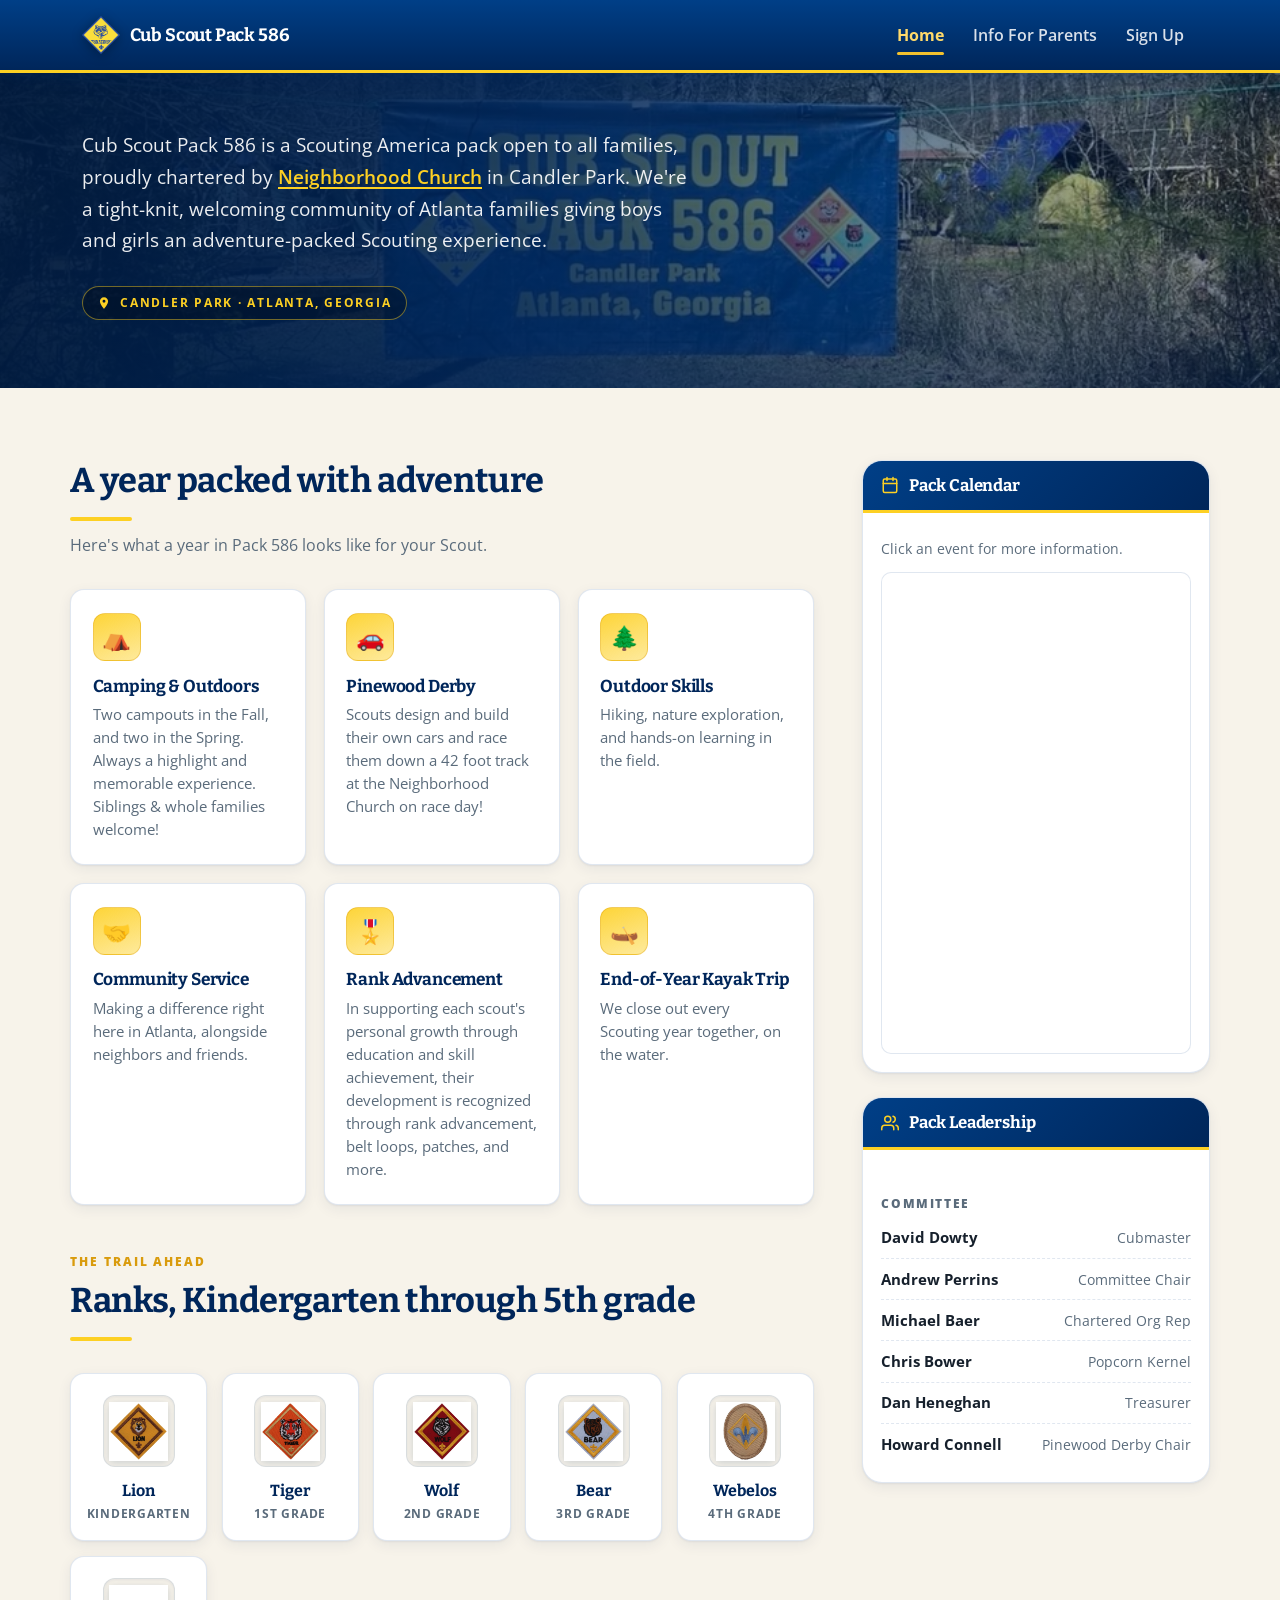
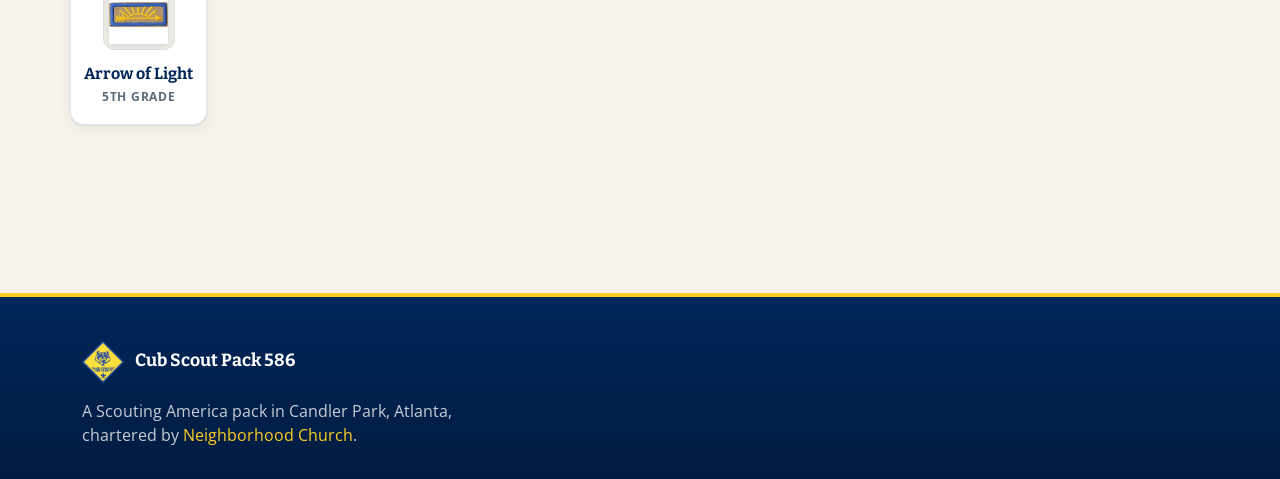
==== index.html @ bdc466ab "Styling revisions & popcorn sample page" ====
<!DOCTYPE html>
<html lang="en">

<head>
    <meta charset="utf-8" />
    <meta name="viewport" content="width=device-width, initial-scale=1, shrink-to-fit=no" />
    <meta name="description"
        content="Cub Scout Pack 586 is a Scouting America pack in Candler Park, Atlanta, open to all families with children in Kindergarten through 5th grade. Camping, Pinewood Derby, outdoor skills, and service." />
    <meta name="author" content="The Committee" />
    <meta name="theme-color" content="#00265a" />
    <title>Cub Scout Pack 586 &middot; Candler Park, Atlanta</title>

    <!-- Social preview -->
    <meta property="og:type" content="website" />
    <meta property="og:title" content="Cub Scout Pack 586 &middot; Candler Park, Atlanta" />
    <meta property="og:description"
        content="An adventure-packed Scouting experience for Atlanta families with kids in Kindergarten through 5th grade." />
    <meta property="og:image" content="assets/pack-banner.webp" />
    <meta name="twitter:card" content="summary_large_image" />

    <!-- Favicon-->
    <link rel="icon" type="image/x-icon" href="assets/favicon.ico" />
    <link rel="icon" type="image/png" sizes="32x32" href="assets/favicon-32x32.png" />
    <link rel="apple-touch-icon" href="assets/apple-touch-icon.png" />
    <link rel="manifest" href="assets/site.webmanifest" />

    <!-- Fonts -->
    <link rel="preconnect" href="https://fonts.googleapis.com" />
    <link rel="preconnect" href="https://fonts.gstatic.com" crossorigin />
    <link
        href="https://fonts.googleapis.com/css2?family=Bitter:wght@600;700;800&family=Open+Sans:wght@400;600;700;800&display=swap"
        rel="stylesheet" />

    <!-- Core theme CSS (includes Bootstrap)-->
    <link href="css/styles.css" rel="stylesheet" />
    <!-- Pack 586 theme -->
    <link href="css/site.css" rel="stylesheet" />
</head>

<body>
    <a class="skip-link" href="#main">Skip to main content</a>

    <!-- Responsive navbar-->
    <nav class="navbar navbar-expand-lg navbar-dark bg-dark sticky-top">
        <div class="container">
            <a class="navbar-brand d-flex align-items-center" href="/">
                <img src="assets/cub-scouts.svg" alt="Cub Scouts Pack 586 logo"
                    style="height: 38px; width: auto; margin-right: 0.6rem;" />
                <span>Cub Scout Pack 586</span>
            </a>
            <button class="navbar-toggler" type="button" data-bs-toggle="collapse"
                data-bs-target="#navbarSupportedContent" aria-controls="navbarSupportedContent" aria-expanded="false"
                aria-label="Toggle navigation"><span class="navbar-toggler-icon"></span></button>
            <div class="collapse navbar-collapse" id="navbarSupportedContent">
                <ul class="navbar-nav ms-auto mb-2 mb-lg-0 align-items-lg-center">
                    <li class="nav-item"><a class="nav-link active" id="home-link" aria-current="page"
                            href="#home-content" data-content-target="home-content"
                            aria-controls="home-content">Home</a></li>
                    <li class="nav-item"><a class="nav-link" id="parent-info-link" href="#parent-info-content"
                            data-content-target="parent-info-content" aria-controls="parent-info-content">Info For
                            Parents</a></li>
                    <li class="nav-item"><a class="nav-link" id="sign-up-link" href="#sign-up-content"
                            data-content-target="sign-up-content" aria-controls="sign-up-content">Sign Up</a></li>
                </ul>
            </div>
        </div>
    </nav>

    <main id="main">
        <!-- ================= Home content ================= -->
        <div id="home-content">

            <!-- Hero -->
            <header class="hero">
                <div class="hero__media">
                    <img src="assets/pack-banner.webp"
                        alt="The Pack 586 banner hung between trees at a campsite, with tents in the background" />
                </div>
                <div class="hero__inner container">
                    <p class="hero__lead">
                        Cub Scout Pack 586 is a Scouting America pack open to all families, proudly chartered by
                        <a href="https://www.neighborhoodchurchatl.com/" target="_blank"
                            rel="noopener noreferrer">Neighborhood Church</a> in Candler Park. We're a tight-knit,
                        welcoming community of Atlanta families giving boys and girls an adventure-packed Scouting
                        experience.
                    </p>
                    <span class="hero__eyebrow">
                        <svg width="14" height="14" viewBox="0 0 24 24" fill="currentColor" aria-hidden="true">
                            <path
                                d="M12 2C8.13 2 5 5.13 5 9c0 5.25 7 13 7 13s7-7.75 7-13c0-3.87-3.13-7-7-7zm0 9.5A2.5 2.5 0 1 1 12 6.5a2.5 2.5 0 0 1 0 5z" />
                        </svg>
                        Candler Park &middot; Atlanta, Georgia
                    </span>

                </div>
            </header>

            <div class="container section">
                <div class="row g-4 g-lg-5">
                    <!-- Main column -->
                    <div class="col-lg-8">
                        <div class="section-head">
                            <h2>A year packed with adventure</h2>
                            <div class="rule-gold"></div>
                            <p>Here's what a year in Pack 586 looks like for your
                                Scout.</p>
                        </div>

                        <div class="feature-grid mb-5">
                            <article class="feature-card">
                                <div class="icon" aria-hidden="true">⛺</div>
                                <h3>Camping &amp; Outdoors</h3>
                                <p>Two campouts in the Fall, and two in the Spring.
                                    Always a highlight and memorable experience.
                                    Siblings & whole families welcome!</p>
                            </article>
                            <article class="feature-card">
                                <div class="icon" aria-hidden="true">🚗</div>
                                <h3>Pinewood Derby</h3>
                                <p>
                                    Scouts design and build their own cars and race them
                                    down a 42 foot track at the Neighborhood Church on race day!
                                </p>
                            </article>
                            <article class="feature-card">
                                <div class="icon" aria-hidden="true">🌲</div>
                                <h3>Outdoor Skills</h3>
                                <p>Hiking, nature exploration, and hands-on learning in the field.
                                </p>
                            </article>
                            <article class="feature-card">
                                <div class="icon" aria-hidden="true">🤝</div>
                                <h3>Community Service</h3>
                                <p>Making a difference right here in Atlanta, alongside neighbors and friends.</p>
                            </article>
                            <article class="feature-card">
                                <div class="icon" aria-hidden="true">🎖️</div>
                                <h3>Rank Advancement</h3>
                                <p>
                                    In supporting each scout's personal growth through education and skill achievement,
                                    their development is recognized through rank advancement, belt loops, patches, and
                                    more.
                                </p>
                            </article>
                            <article class="feature-card">
                                <div class="icon" aria-hidden="true">🛶</div>
                                <h3>End-of-Year Kayak Trip</h3>
                                <p>We close out every Scouting year together, on the water.</p>
                            </article>
                        </div>

                        <div class="section-head">
                            <span class="kicker">The trail ahead</span>
                            <h2>Ranks, Kindergarten through 5th grade</h2>
                            <div class="rule-gold"></div>
                        </div>

                        <div class="ranks mb-5">
                            <div class="rank rank--lion">
                                <div class="rank__badge"><img src="assets/ranks/lion.jpg"
                                        alt="Lion rank emblem: a lion's head on a gold diamond patch" loading="lazy" />
                                </div>
                                <span class="rank__name">Lion</span>
                                <span class="rank__grade">Kindergarten</span>
                            </div>
                            <div class="rank rank--tiger">
                                <div class="rank__badge"><img src="assets/ranks/tiger.jpg"
                                        alt="Tiger rank emblem: a tiger's head on an orange diamond patch"
                                        loading="lazy" /></div>
                                <span class="rank__name">Tiger</span>
                                <span class="rank__grade">1st Grade</span>
                            </div>
                            <div class="rank rank--wolf">
                                <div class="rank__badge"><img src="assets/ranks/wolf.jpg"
                                        alt="Wolf rank emblem: a wolf's head on a red diamond patch" loading="lazy" />
                                </div>
                                <span class="rank__name">Wolf</span>
                                <span class="rank__grade">2nd Grade</span>
                            </div>
                            <div class="rank rank--bear">
                                <div class="rank__badge"><img src="assets/ranks/bear.jpg"
                                        alt="Bear rank emblem: a bear's head on a light blue diamond patch"
                                        loading="lazy" /></div>
                                <span class="rank__name">Bear</span>
                                <span class="rank__grade">3rd Grade</span>
                            </div>
                            <div class="rank rank--webelos">
                                <div class="rank__badge"><img src="assets/ranks/webelos.jpg"
                                        alt="Webelos rank emblem: a fleur-de-lis on a tan oval patch" loading="lazy" />
                                </div>
                                <span class="rank__name">Webelos</span>
                                <span class="rank__grade">4th Grade</span>
                            </div>
                            <div class="rank rank--aol">
                                <div class="rank__badge"><img src="assets/ranks/aol.jpg"
                                        alt="Arrow of Light rank emblem: a gold arrow on a tan bar patch"
                                        loading="lazy" /></div>
                                <span class="rank__name">Arrow of Light</span>
                                <span class="rank__grade">5th Grade</span>
                            </div>
                        </div>


                    </div>

                    <!-- Side widgets-->
                    <div class="col-lg-4">
                        <!-- Calendar -->
                        <section class="side-card" aria-labelledby="calendar-heading">
                            <h2 class="side-card__head" id="calendar-heading">
                                <svg width="18" height="18" viewBox="0 0 24 24" fill="none" stroke="currentColor"
                                    stroke-width="2" stroke-linecap="round" stroke-linejoin="round" aria-hidden="true">
                                    <rect x="3" y="4" width="18" height="18" rx="2" />
                                    <path d="M16 2v4M8 2v4M3 10h18" />
                                </svg>
                                Pack Calendar
                            </h2>
                            <div class="side-card__body">
                                <p class="side-card__hint">Click an event for more information.</p>
                                <div class="calendar-frame">
                                    <iframe width="100%" height="480"
                                        src="https://calendar.google.com/calendar/embed?height=600&wkst=1&ctz=America%2FNew_York&showPrint=0&mode=AGENDA&src=MjliMzdhMjNiNzNkZDBkODhiNWU3MDljYjFjNmNiZjUxNDg0Yjg5ZDExM2U3MmExZTk1MGNjOTdkNDcwMjY3NUBncm91cC5jYWxlbmRhci5nb29nbGUuY29t&color=%23f6bf26"
                                        frameborder="0" scrolling="no" title="Pack 586 Calendar"></iframe>
                                </div>
                            </div>
                        </section>

                        <!-- Committee -->
                        <section class="side-card" aria-labelledby="committee-heading">
                            <h2 class="side-card__head" id="committee-heading">
                                <svg width="18" height="18" viewBox="0 0 24 24" fill="none" stroke="currentColor"
                                    stroke-width="2" stroke-linecap="round" stroke-linejoin="round" aria-hidden="true">
                                    <path d="M17 21v-2a4 4 0 0 0-4-4H5a4 4 0 0 0-4 4v2" />
                                    <circle cx="9" cy="7" r="4" />
                                    <path d="M23 21v-2a4 4 0 0 0-3-3.87M16 3.13a4 4 0 0 1 0 7.75" />
                                </svg>
                                Pack Leadership
                            </h2>
                            <div class="side-card__body">
                              

                                <p class="roster-label">Committee</p>
                                <ul class="roster">

                                    <li><span class="name">David Dowty</span><span class="role">Cubmaster</span></li>
                                    <li><span class="name">Andrew Perrins</span><span class="role">Committee Chair</span></li>

                                    <li><span class="name">Michael Baer</span><span class="role">Chartered Org
                                            Rep</span></li>
                                    <li><span class="name">Chris Bower</span><span class="role">Popcorn Kernel</span>
                                    </li>
                                    <li><span class="name">Dan Heneghan</span><span class="role">Treasurer</span></li>
                                    <li><span class="name">Howard Connell</span><span class="role">Pinewood Derby
                                            Chair</span></li>
                                </ul>

                            </div>
                        </section>
                    </div>
                </div>
            </div>
        </div>

        <!-- ================= Parent Info content ================= -->
        <div id="parent-info-content">

            <div class="container section">
                <div class="doc-frame">
                    <iframe
                        src="https://docs.google.com/document/d/e/2PACX-1vRcgIooNUB2oP3FDBRTUeaEka3jEYQSx-CNQGzLDVoYFdhRdgvTs9oU8fvYkBmMf939Ad5ouSPmmYQA/pub?embedded=true"
                        title="Information for Parents document"></iframe>
                </div>
            </div>
        </div>

        <!-- ================= Sign Up content ================= -->
        <div id="sign-up-content">
            <div class="page-band">
                <div class="container">
                    <h1>Join Pack 586</h1>
                    <p>There are two steps to signing up.</p>
                </div>
            </div>

            <div class="container section">
                <div class="row g-4">
                    <div class="col-lg-6">
                        <div class="step">
                            <div class="step__top">
                                <div class="step__num" aria-hidden="true">1</div>
                                <div>
                                    <h3>Register with Scouting America</h3>
                                    <span class="step__price">$85</span>
                                </div>
                            </div>
                            <p>An annual registration fee that officially registers your Scout with Scouting America.
                                Click below to get going:</p>
                            <a class="btn-scout btn-scout-solid"
                                href="https://my.scouting.org/online-registration/43182f13-bfc9-4aaf-9d53-f90301c5376a/applicant-type?zip=30307"
                                target="_blank" rel="noopener noreferrer">
                                Register with Scouting America
                                <svg width="15" height="15" viewBox="0 0 24 24" fill="none" stroke="currentColor"
                                    stroke-width="2.5" stroke-linecap="round" stroke-linejoin="round"
                                    aria-hidden="true">
                                    <path
                                        d="M18 13v6a2 2 0 0 1-2 2H5a2 2 0 0 1-2-2V8a2 2 0 0 1 2-2h6M15 3h6v6M10 14 21 3" />
                                </svg>
                            </a>
                        </div>
                    </div>

                    <div class="col-lg-6">
                        <div class="step">
                            <div class="step__top">
                                <div class="step__num" aria-hidden="true">2</div>
                                <div>
                                    <h3>Pay local pack dues</h3>
                                    <span class="step__price">$150</span>
                                </div>
                            </div>
                            <p>Dues fund our local pack's activities: campouts, den meetings, Pinewood Derby,
                                patches, belt loops and pins, Class-B t-shirts for new Scouts, and the end-of-year
                                kayak trip.</p>
                            <p class="mb-2"><strong>Go to <a href="https://www.neighborhoodchurchatl.com/pack-586"
                                        target="_blank" rel="noopener noreferrer">Neighborhood Church's giving
                                        page</a> and:</strong></p>
                            <ol>
                                <li>Enter <strong>$150</strong> as the amount</li>
                                <li>Choose &ldquo;Give to BSA Pack 586&rdquo;</li>
                                <li>Choose &ldquo;Give this One Time&rdquo;</li>
                                <li>Enter your payment method information</li>
                                <li>Check the box to cover the processing fee</li>
                            </ol>
                            <a class="btn-scout btn-scout-solid mt-2"
                                href="https://www.neighborhoodchurchatl.com/pack-586" target="_blank"
                                rel="noopener noreferrer">
                                Pay pack dues
                                <svg width="15" height="15" viewBox="0 0 24 24" fill="none" stroke="currentColor"
                                    stroke-width="2.5" stroke-linecap="round" stroke-linejoin="round"
                                    aria-hidden="true">
                                    <path
                                        d="M18 13v6a2 2 0 0 1-2 2H5a2 2 0 0 1-2-2V8a2 2 0 0 1 2-2h6M15 3h6v6M10 14 21 3" />
                                </svg>
                            </a>
                        </div>
                    </div>
                </div>

            </div>
        </div>
    </main>

    <!-- Footer-->
    <footer class="site-footer">
        <div class="container">
            <div class="row g-4 align-items-start">
                <div class="col-md-6">
                    <a class="brand" href="/">
                        <img src="assets/cub-scouts.svg" alt="" style="height: 42px; width: auto;" />
                        Cub Scout Pack 586
                    </a>
                    <p class="mt-3 mb-0" style="max-width: 46ch;">
                        A Scouting America pack in Candler Park, Atlanta, chartered by
                        <a href="https://www.neighborhoodchurchatl.com/" target="_blank"
                            rel="noopener noreferrer">Neighborhood Church</a>.
                    </p>
                </div>

            </div>

        </div>
    </footer>

    <!-- Bootstrap core JS-->
    <script src="https://cdn.jsdelivr.net/npm/bootstrap@5.2.3/dist/js/bootstrap.bundle.min.js"></script>
    <!-- Core theme JS-->
    <script src="js/scripts.js"></script>
</body>

</html>
---- css/site.css ----
/* =========================================================
   Cub Scout Pack 586 — site theme
   Layered on top of Bootstrap 5 (css/styles.css)
   ========================================================= */

:root {
  --scout-blue: #003f87;
  --scout-navy: #00265a;
  --scout-navy-deep: #001b40;
  --scout-gold: #fdd023;
  --scout-gold-deep: #d99b0d;
  --scout-red: #ce1126;
  --ink: #16202c;
  --muted: #5a6b7b;
  --paper: #ffffff;
  --sand: #f7f3ea;
  --line: rgba(0, 63, 135, 0.12);
  --radius: 14px;
  --radius-lg: 20px;
  --shadow-sm: 0 1px 2px rgba(0, 38, 90, 0.06), 0 4px 14px rgba(0, 38, 90, 0.07);
  --shadow-md: 0 18px 40px -22px rgba(0, 38, 90, 0.55), 0 2px 6px rgba(0, 38, 90, 0.06);
  --font-display: "Bitter", Georgia, "Times New Roman", serif;
  --font-body: "Open Sans", -apple-system, BlinkMacSystemFont, "Segoe UI", Roboto, Helvetica, Arial, sans-serif;
}

html {
  scroll-behavior: smooth;
  scroll-padding-top: 88px;
}

body {
  font-family: var(--font-body);
  color: var(--ink);
  background-color: var(--sand);
  background-image:
    radial-gradient(1200px 500px at 100% -10%, rgba(253, 208, 35, 0.16), transparent 60%),
    radial-gradient(900px 480px at -10% 0%, rgba(0, 63, 135, 0.09), transparent 60%);
  background-attachment: fixed;
  -webkit-font-smoothing: antialiased;
}

h1, h2, h3, h4, .display-font {
  font-family: var(--font-display);
  font-weight: 700;
  letter-spacing: -0.01em;
  color: var(--scout-navy);
}

a {
  color: var(--scout-blue);
  text-underline-offset: 3px;
  text-decoration-thickness: 1.5px;
}

a:hover {
  color: var(--scout-gold-deep);
}

:focus-visible {
  outline: 3px solid var(--scout-gold);
  outline-offset: 2px;
  border-radius: 4px;
}

/* ---------- Skip link ---------- */
.skip-link {
  position: absolute;
  left: -9999px;
  top: 0;
  z-index: 1080;
  background: var(--scout-gold);
  color: var(--scout-navy);
  padding: 0.65rem 1rem;
  font-weight: 700;
  border-radius: 0 0 10px 0;
}

.skip-link:focus {
  left: 0;
}

/* ---------- Navbar ---------- */
.navbar.navbar-dark.bg-dark {
  background: linear-gradient(180deg, var(--scout-blue), var(--scout-navy)) !important;
  border-bottom: 3px solid var(--scout-gold);
  box-shadow: 0 6px 24px -14px rgba(0, 38, 90, 0.9);
  padding-top: 0.7rem;
  padding-bottom: 0.7rem;
}

.navbar-brand span {
  font-family: var(--font-display);
  font-weight: 700;
  font-size: 1.12rem;
  letter-spacing: -0.01em;
}

.navbar-brand img {
  filter: drop-shadow(0 2px 6px rgba(0, 0, 0, 0.35));
}

.navbar.navbar-dark .navbar-nav .nav-link {
  font-weight: 600;
  padding-left: 0.9rem;
  padding-right: 0.9rem;
  color: rgba(255, 255, 255, 0.85);
}

.navbar.navbar-dark .navbar-nav .nav-link:hover {
  color: #fff;
}

.navbar.navbar-dark .navbar-nav .nav-link::after {
  left: 0.9rem;
  right: 0.9rem;
  bottom: 0;
  height: 3px;
}

.navbar-toggler {
  border-color: rgba(255, 255, 255, 0.35);
}

/* ---------- Buttons ---------- */
.btn-scout,
.btn-scout-outline {
  font-family: var(--font-body);
  font-weight: 700;
  border-radius: 999px;
  padding: 0.75rem 1.6rem;
  border: 2px solid transparent;
  transition: transform 0.15s ease, box-shadow 0.15s ease, background-color 0.15s ease, color 0.15s ease;
  display: inline-flex;
  align-items: center;
  gap: 0.5rem;
  text-decoration: none;
}

.btn-scout {
  background: var(--scout-gold);
  color: var(--scout-navy);
  box-shadow: 0 10px 22px -12px rgba(217, 155, 13, 0.95);
}

.btn-scout:hover,
.btn-scout:focus {
  background: #ffdd55;
  color: var(--scout-navy);
  transform: translateY(-2px);
}

.btn-scout-outline {
  border-color: rgba(255, 255, 255, 0.75);
  color: #fff;
  background: rgba(255, 255, 255, 0.08);
  backdrop-filter: blur(3px);
}

.btn-scout-outline:hover,
.btn-scout-outline:focus {
  background: #fff;
  color: var(--scout-navy);
  transform: translateY(-2px);
}

.btn-scout-solid {
  background: var(--scout-blue);
  color: #fff;
}

.btn-scout-solid:hover,
.btn-scout-solid:focus {
  background: var(--scout-navy);
  color: #fff;
  transform: translateY(-2px);
}

/* ---------- Hero ---------- */
.hero {
  position: relative;
  isolation: isolate;
  overflow: hidden;
  color: #fff;
  background: var(--scout-navy);
}

.hero__media {
  position: absolute;
  inset: 0;
  z-index: -2;
}

.hero__media img {
  width: 100%;
  height: 100%;
  object-fit: cover;
  object-position: 72% 55%;
  transform: scale(1.06);
}

.hero::before {
  content: "";
  position: absolute;
  inset: 0;
  z-index: -1;
  background:
    linear-gradient(100deg, rgba(0, 26, 62, 0.94) 0%, rgba(0, 38, 90, 0.86) 42%, rgba(0, 38, 90, 0.42) 78%, rgba(0, 38, 90, 0.28) 100%),
    linear-gradient(180deg, rgba(0, 26, 62, 0.35) 0%, transparent 35%, rgba(0, 26, 62, 0.55) 100%);
}

.hero__inner {
  padding: clamp(3.5rem, 9vw, 3.5rem) 12px clamp(3rem, 7vw, 2rem);
  max-width: 1140px;
}

.hero__eyebrow {
  display: inline-flex;
  align-items: center;
  gap: 0.55rem;
  font-size: 0.78rem;
  font-weight: 700;
  letter-spacing: 0.14em;
  text-transform: uppercase;
  color: var(--scout-gold);
  background: rgba(0, 0, 0, 0.28);
  border: 1px solid rgba(253, 208, 35, 0.45);
  padding: 0.4rem 0.9rem;
  border-radius: 999px;
  margin-bottom: 1.25rem;
}

.hero h1 {
  color: #fff;
  font-size: clamp(2.4rem, 6.2vw, 4.25rem);
  line-height: 1.02;
  margin: 0 0 1rem;
  max-width: 16ch;
  text-shadow: 0 3px 24px rgba(0, 0, 0, 0.45);
}

.hero h1 em {
  font-style: normal;
  color: var(--scout-gold);
}

.hero__lead {
  font-size: clamp(1.03rem, 1.6vw, 1.2rem);
  line-height: 1.65;
  max-width: 56ch;
  color: rgba(255, 255, 255, 0.92);
  margin-bottom: 1.9rem;
}

.hero__lead a {
  color: var(--scout-gold);
  font-weight: 600;
}

.hero__cta {
  display: flex;
  flex-wrap: wrap;
  gap: 0.85rem;
  margin-bottom: 2.4rem;
}

.hero__facts {
  list-style: none;
  display: flex;
  flex-wrap: wrap;
  gap: 0.6rem 1.9rem;
  padding: 1.35rem 0 0;
  margin: 0;
  border-top: 1px solid rgba(255, 255, 255, 0.22);
}

.hero__facts li {
  display: flex;
  align-items: center;
  gap: 0.55rem;
  font-size: 0.93rem;
  font-weight: 600;
  color: rgba(255, 255, 255, 0.9);
}

.hero__facts svg {
  flex: none;
  color: var(--scout-gold);
}

/* ---------- Page header band (non-home tabs) ---------- */
.page-band {
  background: linear-gradient(135deg, var(--scout-blue), var(--scout-navy));
  color: #fff;
  border-bottom: 3px solid var(--scout-gold);
  padding: clamp(2.25rem, 5vw, 3.25rem) 0;
}

.page-band h1 {
  color: #fff;
  font-size: clamp(1.9rem, 4.2vw, 2.75rem);
  margin: 0;
}

.page-band p {
  margin: 0.6rem 0 0;
  color: rgba(255, 255, 255, 0.85);
  max-width: 62ch;
}

/* ---------- Sections & headings ---------- */
.section {
  padding: clamp(2.75rem, 6vw, 4.5rem) 0;
}

.section-head {
  margin-bottom: 2rem;
}

.section-head h2 {
  font-size: clamp(1.6rem, 3.4vw, 2.15rem);
  margin: 0;
}

.section-head .kicker {
  display: block;
  font-family: var(--font-body);
  font-size: 0.76rem;
  font-weight: 800;
  letter-spacing: 0.16em;
  text-transform: uppercase;
  color: var(--scout-gold-deep);
  margin-bottom: 0.5rem;
}

.section-head p {
  color: var(--muted);
  max-width: 62ch;
  margin: 0.75rem 0 0;
}

.rule-gold {
  width: 62px;
  height: 4px;
  border-radius: 999px;
  background: var(--scout-gold);
  margin-top: 1rem;
}

/* ---------- Surface / cards ---------- */
.surface {
  background: var(--paper);
  border: 1px solid var(--line);
  border-radius: var(--radius-lg);
  box-shadow: var(--shadow-sm);
}

.feature-grid {
  display: grid;
  grid-template-columns: repeat(auto-fit, minmax(230px, 1fr));
  gap: 1.1rem;
}

.feature-card {
  background: var(--paper);
  border: 1px solid var(--line);
  border-radius: var(--radius);
  padding: 1.45rem 1.35rem;
  box-shadow: var(--shadow-sm);
  transition: transform 0.18s ease, box-shadow 0.18s ease, border-color 0.18s ease;
  position: relative;
  overflow: hidden;
}

.feature-card::before {
  content: "";
  position: absolute;
  inset: 0 0 auto 0;
  height: 4px;
  background: linear-gradient(90deg, var(--scout-gold), var(--scout-gold-deep));
  opacity: 0;
  transition: opacity 0.18s ease;
}

.feature-card:hover {
  transform: translateY(-4px);
  box-shadow: var(--shadow-md);
  border-color: rgba(0, 63, 135, 0.22);
}

.feature-card:hover::before {
  opacity: 1;
}

.feature-card .icon {
  width: 48px;
  height: 48px;
  display: grid;
  place-items: center;
  font-size: 1.45rem;
  border-radius: 12px;
  background: linear-gradient(160deg, rgba(253, 208, 35, 0.9), rgba(253, 208, 35, 0.45));
  border: 1px solid rgba(217, 155, 13, 0.35);
  margin-bottom: 0.95rem;
}

.feature-card h3 {
  font-size: 1.08rem;
  margin: 0 0 0.35rem;
}

.feature-card p {
  margin: 0;
  color: var(--muted);
  font-size: 0.93rem;
  line-height: 1.55;
}

/* ---------- Rank trail ---------- */
.ranks {
  display: grid;
  grid-template-columns: repeat(auto-fit, minmax(120px, 1fr));
  gap: 0.9rem;
  counter-reset: rank;
}

.rank {
  text-align: center;
  background: var(--paper);
  border: 1px solid var(--line);
  border-radius: var(--radius);
  padding: 1.35rem 0.6rem 1.05rem;
  box-shadow: var(--shadow-sm);
  transition: transform 0.18s ease, box-shadow 0.18s ease;
}

.rank:hover {
  transform: translateY(-4px);
  box-shadow: var(--shadow-md);
}

.rank__badge {
  width: 72px;
  height: 72px;
  margin: 0 auto 0.85rem;
  display: grid;
  place-items: center;
  border-radius: 12px;
  background: var(--sand);
  border: 1px solid var(--line);
  box-shadow: inset 0 1px 3px rgba(0, 38, 90, 0.08);
  overflow: hidden;
}

.rank__badge img {
  width: 84%;
  height: 84%;
  object-fit: contain;
  filter: drop-shadow(0 2px 4px rgba(0, 38, 90, 0.18));
}

.rank__name {
  font-family: var(--font-display);
  font-weight: 700;
  color: var(--scout-navy);
  display: block;
  line-height: 1.2;
}

.rank__grade {
  display: block;
  font-size: 0.78rem;
  font-weight: 700;
  letter-spacing: 0.06em;
  text-transform: uppercase;
  color: var(--muted);
  margin-top: 0.3rem;
}


/* ---------- Sidebar cards ---------- */
.side-card {
  background: var(--paper);
  border: 1px solid var(--line);
  border-radius: var(--radius-lg);
  box-shadow: var(--shadow-sm);
  overflow: hidden;
  margin-bottom: 1.5rem;
}

.side-card__head {
  display: flex;
  align-items: center;
  gap: 0.6rem;
  background: linear-gradient(135deg, var(--scout-blue), var(--scout-navy));
  color: #fff;
  padding: 0.9rem 1.15rem;
  font-family: var(--font-display);
  font-weight: 700;
  font-size: 1.05rem;
  border-bottom: 3px solid var(--scout-gold);
}

.side-card__head svg {
  color: var(--scout-gold);
  flex: none;
}

.side-card__body {
  padding: 1.15rem;
}

.side-card__hint {
  font-size: 0.85rem;
  color: var(--muted);
  margin: 0 0 0.75rem;
}

.calendar-frame {
  border: 1px solid var(--line);
  border-radius: 10px;
  overflow: hidden;
  background: #fff;
}

.calendar-frame iframe {
  display: block;
  border: 0;
}

/* ---------- Committee ---------- */
.leader {
  display: flex;
  align-items: center;
  gap: 0.9rem;
  padding: 0.75rem;
  border: 1px solid var(--line);
  border-radius: 12px;
  background: linear-gradient(180deg, #fff, var(--sand));
  margin-bottom: 0.75rem;
}

.leader img {
  width: 56px;
  height: 56px;
  flex: none;
  border-radius: 50%;
  object-fit: cover;
  border: 3px solid var(--scout-gold);
  box-shadow: var(--shadow-sm);
}

.leader__name {
  display: block;
  font-family: var(--font-display);
  font-weight: 700;
  color: var(--scout-navy);
  line-height: 1.25;
}

.leader__role {
  display: block;
  font-size: 0.82rem;
  font-weight: 700;
  letter-spacing: 0.05em;
  text-transform: uppercase;
  color: var(--scout-gold-deep);
}

.roster {
  list-style: none;
  margin: 0;
  padding: 0;
}

.roster li {
  display: flex;
  align-items: baseline;
  justify-content: space-between;
  gap: 1rem;
  padding: 0.55rem 0;
  border-bottom: 1px dashed var(--line);
  font-size: 0.94rem;
}

.roster li:last-child {
  border-bottom: 0;
}

.roster .name {
  font-weight: 700;
  color: var(--ink);
}

.roster .role {
  color: var(--muted);
  text-align: right;
  font-size: 0.86rem;
}

.roster-label {
  font-size: 0.72rem;
  font-weight: 800;
  letter-spacing: 0.14em;
  text-transform: uppercase;
  color: var(--muted);
  margin: 1.15rem 0 0.35rem;
}

/* ---------- Sign-up steps ---------- */
.step {
  position: relative;
  background: var(--paper);
  border: 1px solid var(--line);
  border-radius: var(--radius-lg);
  box-shadow: var(--shadow-sm);
  padding: 1.75rem 1.6rem;
  height: 100%;
}

.step__top {
  display: flex;
  align-items: center;
  gap: 0.9rem;
  margin-bottom: 1rem;
}

.step__num {
  width: 46px;
  height: 46px;
  flex: none;
  display: grid;
  place-items: center;
  border-radius: 50%;
  background: linear-gradient(160deg, var(--scout-blue), var(--scout-navy));
  color: var(--scout-gold);
  font-family: var(--font-display);
  font-weight: 700;
  font-size: 1.3rem;
  box-shadow: 0 8px 18px -10px rgba(0, 38, 90, 0.9);
}

.step h3 {
  margin: 0;
  font-size: 1.22rem;
}

.step__price {
  display: inline-block;
  background: rgba(253, 208, 35, 0.28);
  border: 1px solid rgba(217, 155, 13, 0.45);
  color: #7a5600;
  font-weight: 800;
  font-size: 0.82rem;
  letter-spacing: 0.04em;
  padding: 0.22rem 0.7rem;
  border-radius: 999px;
  margin-top: 0.3rem;
}

.step p {
  color: var(--muted);
  line-height: 1.65;
}

.step ol {
  padding-left: 1.15rem;
  color: var(--ink);
}

.step ol li {
  margin-bottom: 0.4rem;
}

.step ol li::marker {
  font-weight: 700;
  color: var(--scout-blue);
}

.callout {
  display: flex;
  gap: 0.9rem;
  align-items: flex-start;
  background: linear-gradient(135deg, rgba(0, 63, 135, 0.06), rgba(253, 208, 35, 0.12));
  border: 1px solid var(--line);
  border-left: 4px solid var(--scout-gold);
  border-radius: 12px;
  padding: 1.1rem 1.25rem;
}

.callout p {
  margin: 0;
  color: var(--ink);
  line-height: 1.6;
}

.callout strong {
  color: var(--scout-navy);
}

/* ---------- Doc frame (parent info) ---------- */
.doc-frame {
  max-width: 940px;
  margin: 0 auto;
  background: var(--paper);
  border: 1px solid var(--line);
  border-radius: var(--radius-lg);
  box-shadow: var(--shadow-sm);
  overflow: hidden;
}

.doc-frame iframe {
  display: block;
  width: 100%;
  height: 78vh;
  min-height: 480px;
  border: 0;
}

/* ---------- CTA band ---------- */
.cta-band {
  background: linear-gradient(135deg, var(--scout-blue), var(--scout-navy));
  border-radius: var(--radius-lg);
  color: #fff;
  padding: clamp(1.9rem, 4vw, 2.9rem);
  box-shadow: var(--shadow-md);
  border: 1px solid rgba(255, 255, 255, 0.12);
}

.cta-band h2 {
  color: #fff;
  margin: 0 0 0.5rem;
}

.cta-band p {
  color: rgba(255, 255, 255, 0.86);
  margin: 0;
  max-width: 58ch;
}

/* ---------- Footer ---------- */
footer.site-footer {
  background: linear-gradient(180deg, var(--scout-navy), #001b40);
  border-top: 4px solid var(--scout-gold);
  color: rgba(255, 255, 255, 0.78);
  padding: 2.75rem 0 2rem;
  margin-top: 3rem;
}

footer.site-footer .brand {
  display: flex;
  align-items: center;
  gap: 0.7rem;
  font-family: var(--font-display);
  font-weight: 700;
  color: #fff;
  font-size: 1.1rem;
}

footer.site-footer a {
  color: var(--scout-gold);
  text-decoration: none;
}

footer.site-footer a:hover {
  text-decoration: underline;
}

footer.site-footer .foot-links {
  list-style: none;
  padding: 0;
  margin: 0;
  display: flex;
  flex-wrap: wrap;
  gap: 0.4rem 1.4rem;
}

footer.site-footer .fineprint {
  margin: 1.75rem 0 0;
  padding-top: 1.25rem;
  border-top: 1px solid rgba(255, 255, 255, 0.14);
  font-size: 0.85rem;
  color: rgba(255, 255, 255, 0.6);
}

/* ---------- Small screens ---------- */
@media (max-width: 575.98px) {
  .container {
    padding-left: 20px;
    padding-right: 20px;
  }

  .hero__inner {
    padding-left: 20px;
    padding-right: 20px;
  }

  .hero__facts {
    gap: 0.5rem 1.1rem;
  }

  .roster li {
    flex-direction: column;
    gap: 0.1rem;
  }

  .roster .role {
    text-align: left;
  }

  .btn-scout,
  .btn-scout-outline {
    justify-content: center;
  }
}

/* ---------- Motion ---------- */
@media (prefers-reduced-motion: reduce) {
  html {
    scroll-behavior: auto;
  }

  *,
  *::before,
  *::after {
    animation-duration: 0.001ms !important;
    transition-duration: 0.001ms !important;
  }
}
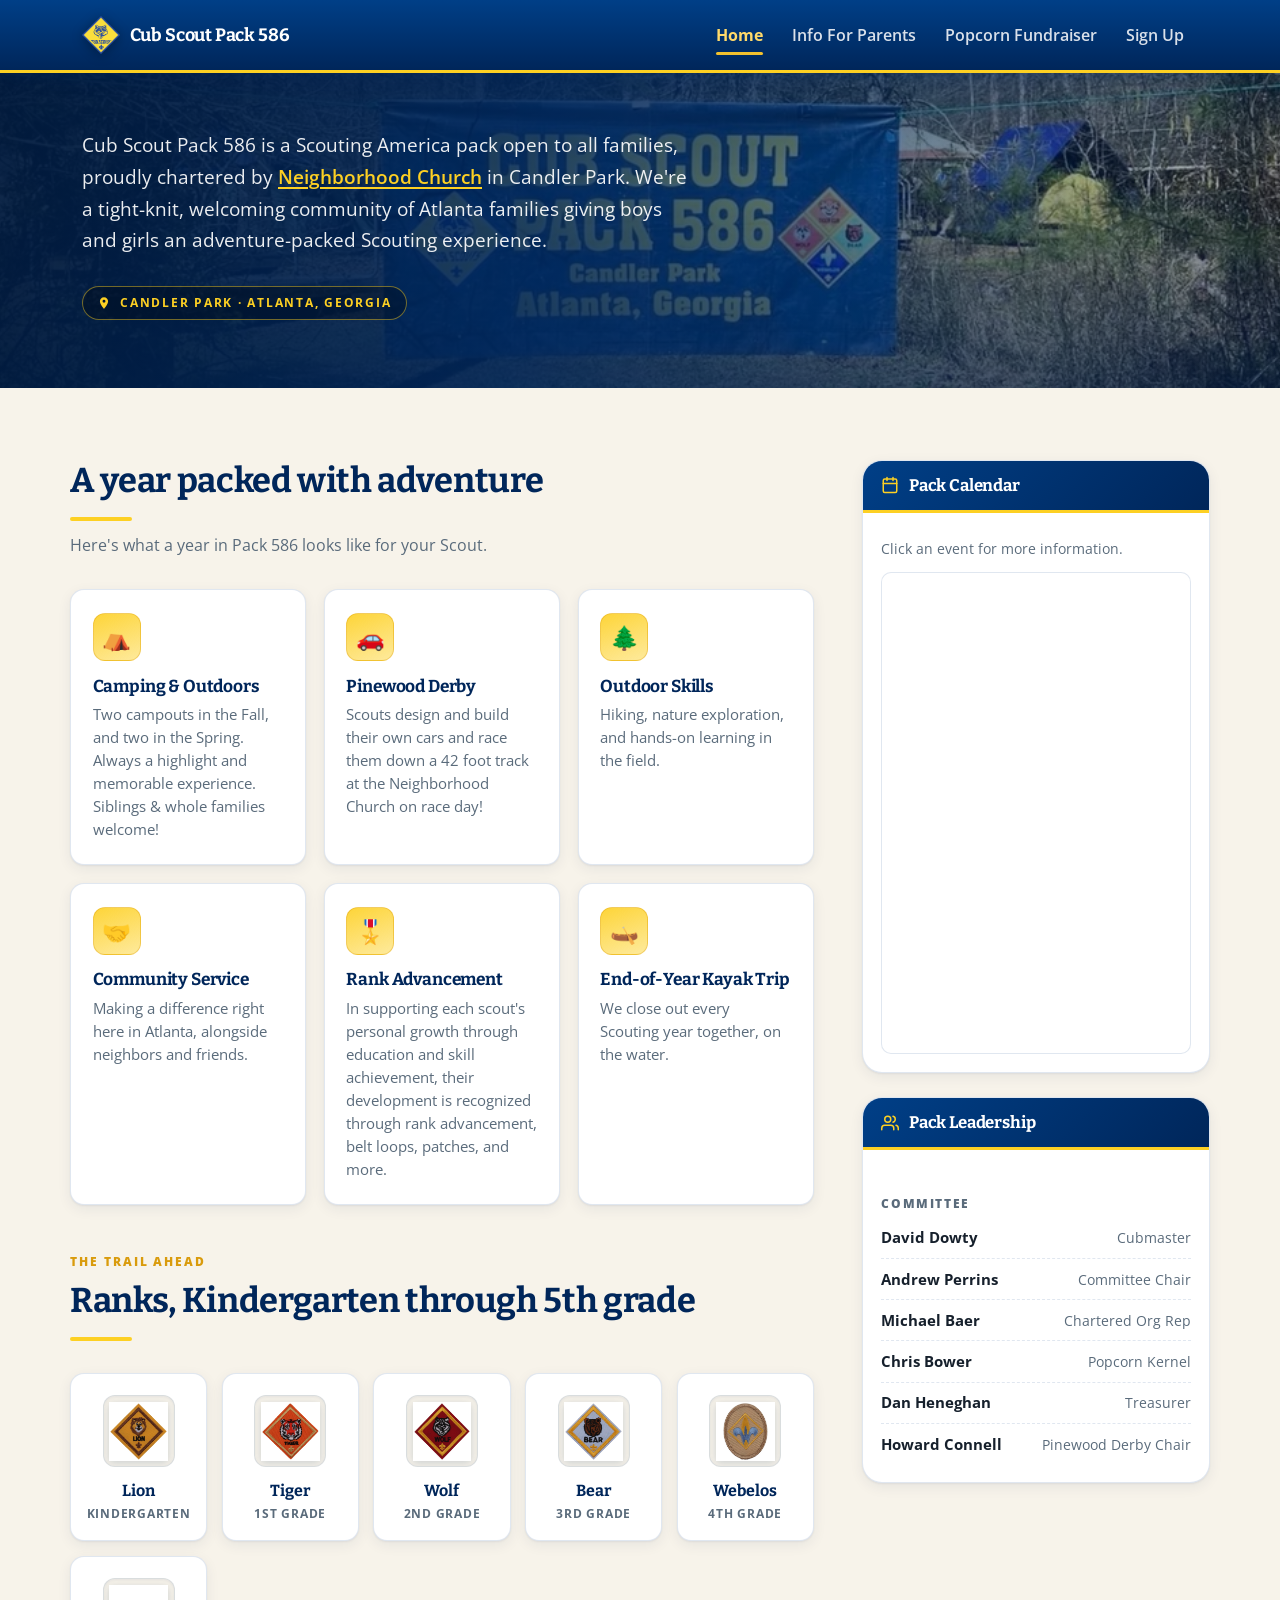
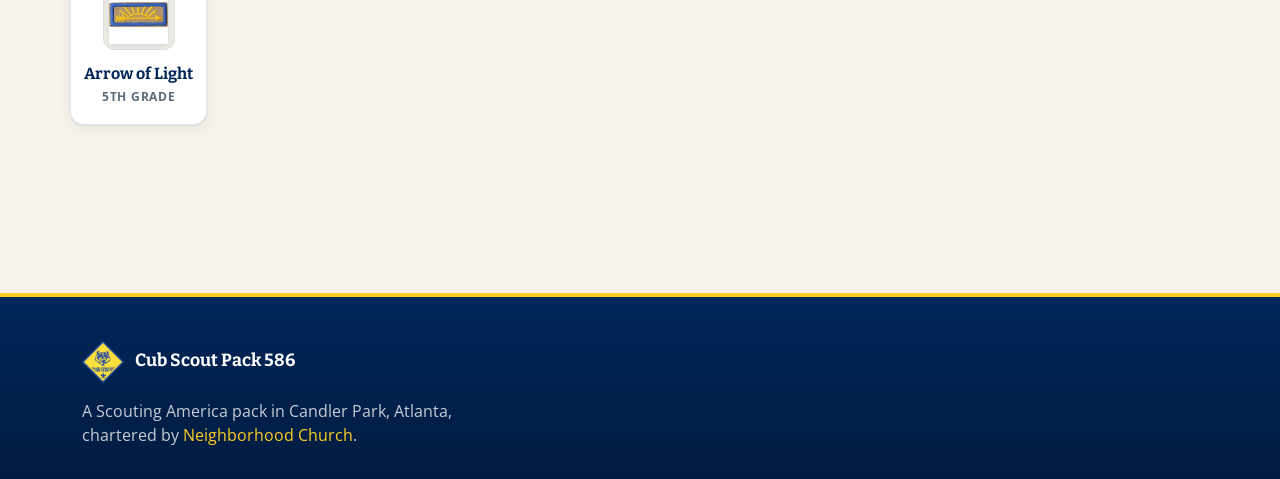
==== commit 76228ceb: "Popcorn 26-27 info" ====
--- a/index.html
+++ b/index.html
@@ -59,8 +59,12 @@
                     <li class="nav-item"><a class="nav-link" id="parent-info-link" href="#parent-info-content"
                             data-content-target="parent-info-content" aria-controls="parent-info-content">Info For
                             Parents</a></li>
+                    <li class="nav-item"><a class="nav-link" id="popcorn-link" href="#popcorn-content"
+                            data-content-target="popcorn-content" aria-controls="popcorn-content">Popcorn Fundraiser</a>
+                    </li>
                     <li class="nav-item"><a class="nav-link" id="sign-up-link" href="#sign-up-content"
                             data-content-target="sign-up-content" aria-controls="sign-up-content">Sign Up</a></li>
+
                 </ul>
             </div>
         </div>
@@ -237,13 +241,14 @@
                                 Pack Leadership
                             </h2>
                             <div class="side-card__body">
-                              
+
 
                                 <p class="roster-label">Committee</p>
                                 <ul class="roster">
 
                                     <li><span class="name">David Dowty</span><span class="role">Cubmaster</span></li>
-                                    <li><span class="name">Andrew Perrins</span><span class="role">Committee Chair</span></li>
+                                    <li><span class="name">Andrew Perrins</span><span class="role">Committee
+                                            Chair</span></li>
 
                                     <li><span class="name">Michael Baer</span><span class="role">Chartered Org
                                             Rep</span></li>
@@ -348,6 +353,292 @@
 
             </div>
         </div>
+
+        <!-- ================= Popcorn Sale content ================= -->
+        <div id="popcorn-content">
+            <div class="page-band">
+                <div class="container">
+                    <h1>Popcorn Fundraiser</h1>
+                    <p>Popcorn sales fund about a third of Pack 586's annual budget &mdash; for campouts, badges,
+                        awards, pinewood derby, kayaking, and den activities. Our goal is <strong>$250 per
+                            Scout</strong>.</p>
+                </div>
+            </div>
+
+            <div class="container section">
+                <div class="section-head">
+                    <span class="kicker">Step one</span>
+                    <h2>Start here</h2>
+                    <div class="rule-gold"></div>
+                </div>
+
+                <div class="row g-4 mb-5">
+                    <div class="col-lg-4">
+                        <div class="step">
+                            <div class="step__top">
+                                <div class="step__num" aria-hidden="true">1</div>
+                                <h3>Download the Trail's End Smartphone App</h3>
+                            </div>
+                            <p>Install the app, then create or update your Scout's account.</p>
+                            <div class="link-row">
+                                <a class="link-pill" href="https://apps.apple.com/us/app/trails-end/id1421483087"
+                                    target="_blank" rel="noopener noreferrer">iOS app &#8599;</a>
+                                <a class="link-pill"
+                                    href="https://play.google.com/store/apps/details?id=com.trailsend.scout&hl=en_US"
+                                    target="_blank" rel="noopener noreferrer">Android app &#8599;</a>
+                            </div>
+                        </div>
+                    </div>
+                    <div class="col-lg-4">
+                        <div class="step">
+                            <div class="step__top">
+                                <div class="step__num" aria-hidden="true">2</div>
+                                <h3>Join Pack 586</h3>
+                            </div>
+                            <p>Use the Pack unit code below to associate the Scout's account with our pack.</p>
+                            <div class="unit-code">
+                                <div>
+                                    <span class="unit-code__label">Unit code</span>
+                                    <span class="unit-code__value" id="popcorn-unit-code">CF4CM</span>
+                                </div>
+                                <button class="btn-scout-solid" type="button" id="popcorn-copy-code">Copy
+                                    code</button>
+                            </div>
+                        </div>
+                    </div>
+                    <div class="col-lg-4">
+                        <div class="step">
+                            <div class="step__top">
+                                <div class="step__num" aria-hidden="true">3</div>
+                                <h3>Complete your scout's profile</h3>
+                            </div>
+                            <p>(Optional, but we recommend it!)
+                            <div class="note"> Add a photo and a short two-sentence bio for your scout's page to
+                                personalize it.</div>
+                            </p>
+                        </div>
+                    </div>
+                </div>
+
+                <div class="section-head">
+                    <span class="kicker">Easiest option</span>
+                    <h2>Sell online first</h2>
+                    <div class="rule-gold"></div>
+                    <p>Online sales are the easiest way to reach family and friends anywhere in the country. Trail's
+                        End ships directly to the customer &mdash; no cash handling or boxes to haul.</p>
+                </div>
+
+                <div class="row g-4 mb-5">
+                    <div class="col-lg-12">
+                        <div class="info-card">
+                            <h3>Share your scout's storefront</h3>
+                            <p>Send the Scout's sales-page link by text, email, or social media. Good audiences
+                                include grandparents, aunts, uncles, coworkers, neighbors, and friends.</p>
+                            <br/>
+                                <p>
+                                Get the URL by opening the app, clicking the "share" icon in the bottom left, and
+                                copying the Link.
+                                See the screenshots below for an example, and try the link below the images to see a live sales page.
+                            </p>
+
+
+                            <div class="screenshot-row">
+                                <div class="screenshot-step">
+                                    <img src="assets/pop1.png" style="max-height: 30rem; padding: 1rem;   border: 4px solid rgba(0, 0, 0, 0.08);"" />
+                                    <img src="assets/pop2.png" style="max-height: 30rem; padding: 1rem;   border: 4px solid rgba(0, 0, 0, 0.08);"" />
+                                </div>
+                            </div>
+
+                            <div class="link-row">
+                                <a class="link-pill" href="https://trails-end.com/store/scout/CRWJL03S" target="_blank"
+                                    rel="noopener noreferrer">Sample sales page &#8599;</a>
+                                <a class="link-pill"
+                                    href="https://drive.google.com/file/d/1BCzxWWJhz3C9RzVohk7oz0tRNEHi9-Xk/view"
+                                    target="_blank" rel="noopener noreferrer">Sample pitch video &#8599;</a>
+                            </div>
+
+                        </div>
+                    </div>
+
+                </div>
+
+                <div class="section-head">
+                    <span class="kicker">Sell together</span>
+                    <h2>Storefront sales</h2>
+                    <div class="rule-gold"></div>
+                    <p>A storefront is like a lemonade stand for popcorn. Scouts staff a table outside a local
+                        business and greet customers coming and going.</p>
+                </div>
+
+                <div class="row g-4 mb-5">
+                    <div class="col-lg-6">
+                        <div class="info-card">
+                            <h3>How Storefront Shifts Work</h3>
+                            <ul>
+                                <li>Shifts run for two hours, with two Scouts per booth so nobody sells alone.</li>
+                                <li>A parent stays on site for the entire shift &mdash; Scouts are never left
+                                    unattended.</li>
+                                <li>The Pack provides the table, popcorn, and Pack 586 banner.</li>
+                                <li>The first-shift parent helps set up. The last-shift parent helps take down and
+                                    return materials.</li>
+                                <li>Popcorn Pack Leaders move supplies and inventory between families.</li>
+                            </ul>
+                        </div>
+                    </div>
+                    <div class="col-lg-6">
+                        <div class="info-card">
+                            <h3>Locations and flow</h3>
+                            <ul>
+                                <li>Kroger has two booths operating at the same time: one at the store entrance and
+                                    one facing the Beltline.</li>
+                                <li>Intown Ace Hardware is a single booth with a shorter day.</li>
+                                <li>Lions, Tigers, and Wolves are intentionally favored for the Ace dates.</li>
+                                <li>If your home-den date doesn't work, claim an open slot on another date after
+                                    filling your own den's day first.</li>
+                            </ul>
+                        </div>
+                    </div>
+                </div>
+
+                <div class="section-head">
+                    <span class="kicker">Save the date</span>
+                    <h2>Upcoming storefront dates</h2>
+                    <div class="rule-gold"></div>
+                    <p>Every date is divided into two-hour shifts. Use the Trail's End app to find the Pack 586
+                        schedule and claim a slot.</p>
+                </div>
+
+
+                <div id="popcorn-date-grid" class="date-grid mb-2">
+                    <article class="date-card" data-location="kroger">
+                        <div class="date-card__top">
+                            <div class="date-card__name">Sunday, September 6</div>
+                            <span class="date-card__tag">Open to all dens</span>
+                        </div>
+                        <p><strong>10:00 AM&ndash;6:00 PM</strong>, four shifts<br>Kroger, 725 Ponce De Leon Ave NE,
+                            Atlanta 30306</p>
+                        <a href="https://www.google.com/maps/search/725+Ponce+De+Leon+Ave+NE,+Atlanta+30306"
+                            target="_blank" rel="noopener noreferrer">Open map &#8599;</a>
+                    </article>
+                    <article class="date-card" data-location="kroger">
+                        <div class="date-card__top">
+                            <div class="date-card__name">Monday, September 7</div>
+                            <span class="date-card__tag">Labor Day &middot; All dens</span>
+                        </div>
+                        <p><strong>10:00 AM&ndash;6:00 PM</strong>, four shifts<br>Kroger, 725 Ponce De Leon Ave NE,
+                            Atlanta 30306</p>
+                        <a href="https://www.google.com/maps/search/725+Ponce+De+Leon+Ave+NE,+Atlanta+30306"
+                            target="_blank" rel="noopener noreferrer">Open map &#8599;</a>
+                    </article>
+                    <article class="date-card" data-location="kroger">
+                        <div class="date-card__top">
+                            <div class="date-card__name">Saturday, September 19</div>
+                            <span class="date-card__tag">Home den: Bears</span>
+                        </div>
+                        <p><strong>10:00 AM&ndash;6:00 PM</strong>, four shifts<br>Kroger, 725 Ponce De Leon Ave NE,
+                            Atlanta 30306</p>
+                        <a href="https://www.google.com/maps/search/725+Ponce+De+Leon+Ave+NE,+Atlanta+30306"
+                            target="_blank" rel="noopener noreferrer">Open map &#8599;</a>
+                    </article>
+                    <article class="date-card" data-location="ace">
+                        <div class="date-card__top">
+                            <div class="date-card__name">Sunday, September 20</div>
+                            <span class="date-card__tag">Lions + Tigers</span>
+                        </div>
+                        <p><strong>10:00 AM&ndash;2:00 PM</strong>, two shifts<br>Intown Ace Hardware, 1404 Scott
+                            Blvd, Decatur 30030</p>
+                        <a href="https://www.google.com/maps/search/1404+Scott+Blvd,+Decatur+30030" target="_blank"
+                            rel="noopener noreferrer">Open map &#8599;</a>
+                    </article>
+                    <article class="date-card" data-location="ace">
+                        <div class="date-card__top">
+                            <div class="date-card__name">Saturday, October 3</div>
+                            <span class="date-card__tag">Home den: Wolves</span>
+                        </div>
+                        <p><strong>2:00 PM&ndash;6:00 PM</strong>, two shifts<br>Intown Ace Hardware, 1404 Scott
+                            Blvd, Decatur 30030</p>
+                        <a href="https://www.google.com/maps/search/1404+Scott+Blvd,+Decatur+30030" target="_blank"
+                            rel="noopener noreferrer">Open map &#8599;</a>
+                    </article>
+                    <article class="date-card" data-location="kroger">
+                        <div class="date-card__top">
+                            <div class="date-card__name">Sunday, October 4</div>
+                            <span class="date-card__tag">Home den: AOL</span>
+                        </div>
+                        <p><strong>10:00 AM&ndash;6:00 PM</strong>, four shifts<br>Kroger, 725 Ponce De Leon Ave NE,
+                            Atlanta 30306</p>
+                        <a href="https://www.google.com/maps/search/725+Ponce+De+Leon+Ave+NE,+Atlanta+30306"
+                            target="_blank" rel="noopener noreferrer">Open map &#8599;</a>
+                    </article>
+                    <article class="date-card" data-location="kroger">
+                        <div class="date-card__top">
+                            <div class="date-card__name">Saturday, November 7</div>
+                            <span class="date-card__tag">Home den: Webelos</span>
+                        </div>
+                        <p><strong>10:00 AM&ndash;6:00 PM</strong>, four shifts<br>Kroger, 725 Ponce De Leon Ave NE,
+                            Atlanta 30306</p>
+                        <a href="https://www.google.com/maps/search/725+Ponce+De+Leon+Ave+NE,+Atlanta+30306"
+                            target="_blank" rel="noopener noreferrer">Open map &#8599;</a>
+                    </article>
+                </div>
+                <div id="popcorn-empty-dates" class="empty-state">No dates match that filter.</div>
+            </div>
+
+            <div class="container section pt-0">
+                <div class="section-head">
+                    <span class="kicker">Questions?</span>
+                    <h2>Need help?</h2>
+                    <div class="rule-gold"></div>
+                    <p>
+                        Questions about a date, a den assignment, or getting the Trail's End app working? Email the
+                        pack's Popcorn Kernel at the address below.</p>
+                </div>
+                <div class="info-card" style="max-width: 420px;">
+                    <h3>Chris</h3>
+                    <p><a href="mailto:atlantacubscouts+popcorn@gmail.com">atlantacubscouts+popcorn@gmail.com</a></p>
+                </div>
+            </div>
+
+            <div class="container section pt-0">
+                <div class="section-head">
+                    <span class="kicker">Quick answers</span>
+                    <h2>Popcorn FAQ</h2>
+                    <div class="rule-gold"></div>
+                </div>
+                <div class="accordion-panel">
+                    <details open>
+                        <summary>What should we do first?</summary>
+                        <div class="accordion-answer">Download Trail's End, create or update the Scout's account
+                            with unit code <strong>CF4CM</strong>, complete the photo and bio, and share the Scout's
+                            personal sales page.</div>
+                    </details>
+                    <details>
+                        <summary>Do we have to sell at a storefront?</summary>
+                        <div class="accordion-answer">No. Online sales are strongly encouraged because they are
+                            simple and can reach family and friends anywhere. One storefront shift is another way to
+                            help reach the $250 goal.</div>
+                    </details>
+                    <details>
+                        <summary>What does a family bring to a storefront?</summary>
+                        <div class="accordion-answer">A parent, the Scout, and a willingness to help for the full
+                            shift. The Pack provides the table, popcorn, and banner. First and last shifts also
+                            include setup or takedown responsibilities.</div>
+                    </details>
+                    <details>
+                        <summary>Can a Scout from another den join a date?</summary>
+                        <div class="accordion-answer">Yes. If the home-den date doesn't work, families may claim an
+                            open slot on another date. Families with Scouts in different dens can coordinate so the
+                            children sell together.</div>
+                    </details>
+                    <details>
+                        <summary>Where do I sign up?</summary>
+                        <div class="accordion-answer">Use the Trail's End app, open the Pack 586 storefront schedule,
+                            and claim the shift that works for your family. If the app is difficult to use, contact
+                            Chris Bower.</div>
+                    </details>
+                </div>
+            </div>
+        </div>
     </main>
 
     <!-- Footer-->
--- a/css/site.css
+++ b/css/site.css
@@ -782,6 +782,316 @@
   color: rgba(255, 255, 255, 0.6);
 }
 
+/* ---------- Info cards (two-column text panels) ---------- */
+.info-card {
+  background: var(--paper);
+  border: 1px solid var(--line);
+  border-radius: var(--radius-lg);
+  box-shadow: var(--shadow-sm);
+  padding: 1.6rem 1.5rem;
+  height: 100%;
+}
+
+.info-card h3 {
+  font-size: 1.15rem;
+  margin: 0 0 0.5rem;
+}
+
+.info-card p {
+  color: var(--muted);
+  line-height: 1.6;
+  margin: 0;
+}
+
+.info-card ul {
+  margin: 0.9rem 0 0;
+  padding-left: 1.15rem;
+  color: var(--muted);
+  font-size: 0.93rem;
+  line-height: 1.6;
+}
+
+.info-card ul li + li {
+  margin-top: 0.5rem;
+}
+
+/* ---------- Link pills ---------- */
+.link-row {
+  display: flex;
+  flex-wrap: wrap;
+  gap: 0.5rem;
+  margin-top: 0.9rem;
+}
+
+.link-pill {
+  display: inline-flex;
+  align-items: center;
+  gap: 0.35rem;
+  padding: 0.45rem 0.85rem;
+  border-radius: 999px;
+  background: var(--sand);
+  border: 1px solid var(--line);
+  color: var(--scout-blue);
+  font-size: 0.85rem;
+  font-weight: 700;
+  text-decoration: none;
+}
+
+.link-pill:hover {
+  background: #fff;
+  border-color: var(--scout-gold-deep);
+  color: var(--scout-gold-deep);
+  text-decoration: none;
+}
+
+/* ---------- Screenshot steps ---------- */
+.screenshot-row {
+  display: flex;
+  flex-wrap: wrap;
+  gap: 1.5rem;
+  margin-top: 1.25rem;
+}
+
+.screenshot-step {
+  flex: 0 1 180px;
+  text-align: center;
+}
+
+.screenshot-step img {
+  display: block;
+  width: 100%;
+  height: auto;
+  border-radius: 14px;
+  border: 1px solid var(--line);
+  box-shadow: var(--shadow-sm);
+}
+
+.screenshot-step__caption {
+  display: flex;
+  align-items: center;
+  justify-content: center;
+  gap: 0.45rem;
+  margin-top: 0.7rem;
+  font-size: 0.85rem;
+  font-weight: 700;
+  color: var(--scout-navy);
+}
+
+.screenshot-step__num {
+  display: inline-flex;
+  flex: none;
+  align-items: center;
+  justify-content: center;
+  width: 22px;
+  height: 22px;
+  border-radius: 50%;
+  background: var(--scout-blue);
+  color: #fff;
+  font-size: 0.75rem;
+  font-weight: 800;
+}
+
+.placeholder-note {
+  margin: 1.1rem 0 0;
+  padding: 1rem 1.15rem;
+  border: 1px dashed var(--line);
+  border-radius: 12px;
+  background: var(--sand);
+  color: var(--muted);
+  font-size: 0.88rem;
+  font-style: italic;
+}
+
+/* ---------- Unit code box ---------- */
+.unit-code {
+  display: flex;
+  align-items: center;
+  justify-content: space-between;
+  flex-wrap: wrap;
+  gap: 1rem;
+  padding: 1rem 1.25rem;
+  background: var(--sand);
+  border: 1px solid rgba(217, 155, 13, 0.4);
+  border-radius: 12px;
+  margin-top: 1rem;
+}
+
+.unit-code__label {
+  display: block;
+  font-size: 0.72rem;
+  font-weight: 800;
+  letter-spacing: 0.1em;
+  text-transform: uppercase;
+  color: var(--muted);
+  margin-bottom: 0.15rem;
+}
+
+.unit-code__value {
+  font-family: var(--font-display);
+  font-weight: 800;
+  font-size: 1.5rem;
+  letter-spacing: 0.08em;
+  color: var(--scout-navy);
+}
+
+/* ---------- Popcorn storefront dates ---------- */
+.filter-bar {
+  display: flex;
+  flex-wrap: wrap;
+  align-items: center;
+  gap: 0.6rem;
+  margin-bottom: 1.25rem;
+}
+
+.filter-bar label {
+  font-size: 0.85rem;
+  font-weight: 700;
+  color: var(--muted);
+}
+
+.filter-bar select {
+  border: 1px solid var(--line);
+  border-radius: 8px;
+  padding: 0.5rem 0.75rem;
+  background: #fff;
+  color: var(--ink);
+  font-weight: 600;
+  font-family: var(--font-body);
+}
+
+.filter-count {
+  font-size: 0.82rem;
+  color: var(--muted);
+  margin-left: auto;
+}
+
+.date-grid {
+  display: grid;
+  grid-template-columns: repeat(auto-fit, minmax(260px, 1fr));
+  gap: 1rem;
+}
+
+.date-card {
+  position: relative;
+  overflow: hidden;
+  background: var(--paper);
+  border: 1px solid var(--line);
+  border-radius: var(--radius);
+  padding: 1.25rem 1.35rem 1.25rem 1.55rem;
+  box-shadow: var(--shadow-sm);
+}
+
+.date-card::before {
+  content: "";
+  position: absolute;
+  inset: 0 auto 0 0;
+  width: 5px;
+  background: var(--scout-gold);
+}
+
+.date-card.is-hidden {
+  display: none;
+}
+
+.date-card__top {
+  display: flex;
+  justify-content: space-between;
+  align-items: flex-start;
+  gap: 0.75rem;
+}
+
+.date-card__name {
+  font-family: var(--font-display);
+  font-weight: 700;
+  color: var(--scout-navy);
+  font-size: 1.05rem;
+}
+
+.date-card__tag {
+  white-space: nowrap;
+  padding: 0.25rem 0.55rem;
+  border-radius: 999px;
+  background: var(--sand);
+  color: var(--scout-blue);
+  font-size: 0.72rem;
+  font-weight: 800;
+}
+
+.date-card p {
+  margin: 0.6rem 0 0;
+  color: var(--muted);
+  font-size: 0.9rem;
+}
+
+.date-card a {
+  font-size: 0.85rem;
+}
+
+.empty-state {
+  display: none;
+  padding: 1.25rem;
+  color: var(--muted);
+  border: 1px dashed var(--line);
+  border-radius: 12px;
+}
+
+.empty-state.show {
+  display: block;
+}
+
+/* ---------- FAQ accordion ---------- */
+.accordion-panel {
+  background: var(--paper);
+  border: 1px solid var(--line);
+  border-radius: var(--radius-lg);
+  box-shadow: var(--shadow-sm);
+  overflow: hidden;
+}
+
+.accordion-panel details {
+  border-top: 1px solid var(--line);
+  padding: 0 1.35rem;
+}
+
+.accordion-panel details:first-child {
+  border-top: 0;
+}
+
+.accordion-panel summary {
+  cursor: pointer;
+  list-style: none;
+  padding: 1.05rem 0;
+  font-weight: 700;
+  color: var(--scout-navy);
+  display: flex;
+  justify-content: space-between;
+  align-items: center;
+  gap: 1rem;
+}
+
+.accordion-panel summary::-webkit-details-marker {
+  display: none;
+}
+
+.accordion-panel summary::after {
+  content: "+";
+  font-size: 1.4rem;
+  line-height: 1;
+  font-weight: 400;
+  color: var(--scout-gold-deep);
+}
+
+.accordion-panel details[open] summary::after {
+  content: "\2212";
+}
+
+.accordion-panel .accordion-answer {
+  padding: 0 0 1.1rem;
+  color: var(--muted);
+  font-size: 0.92rem;
+  line-height: 1.6;
+}
+
 /* ---------- Small screens ---------- */
 @media (max-width: 575.98px) {
   .container {
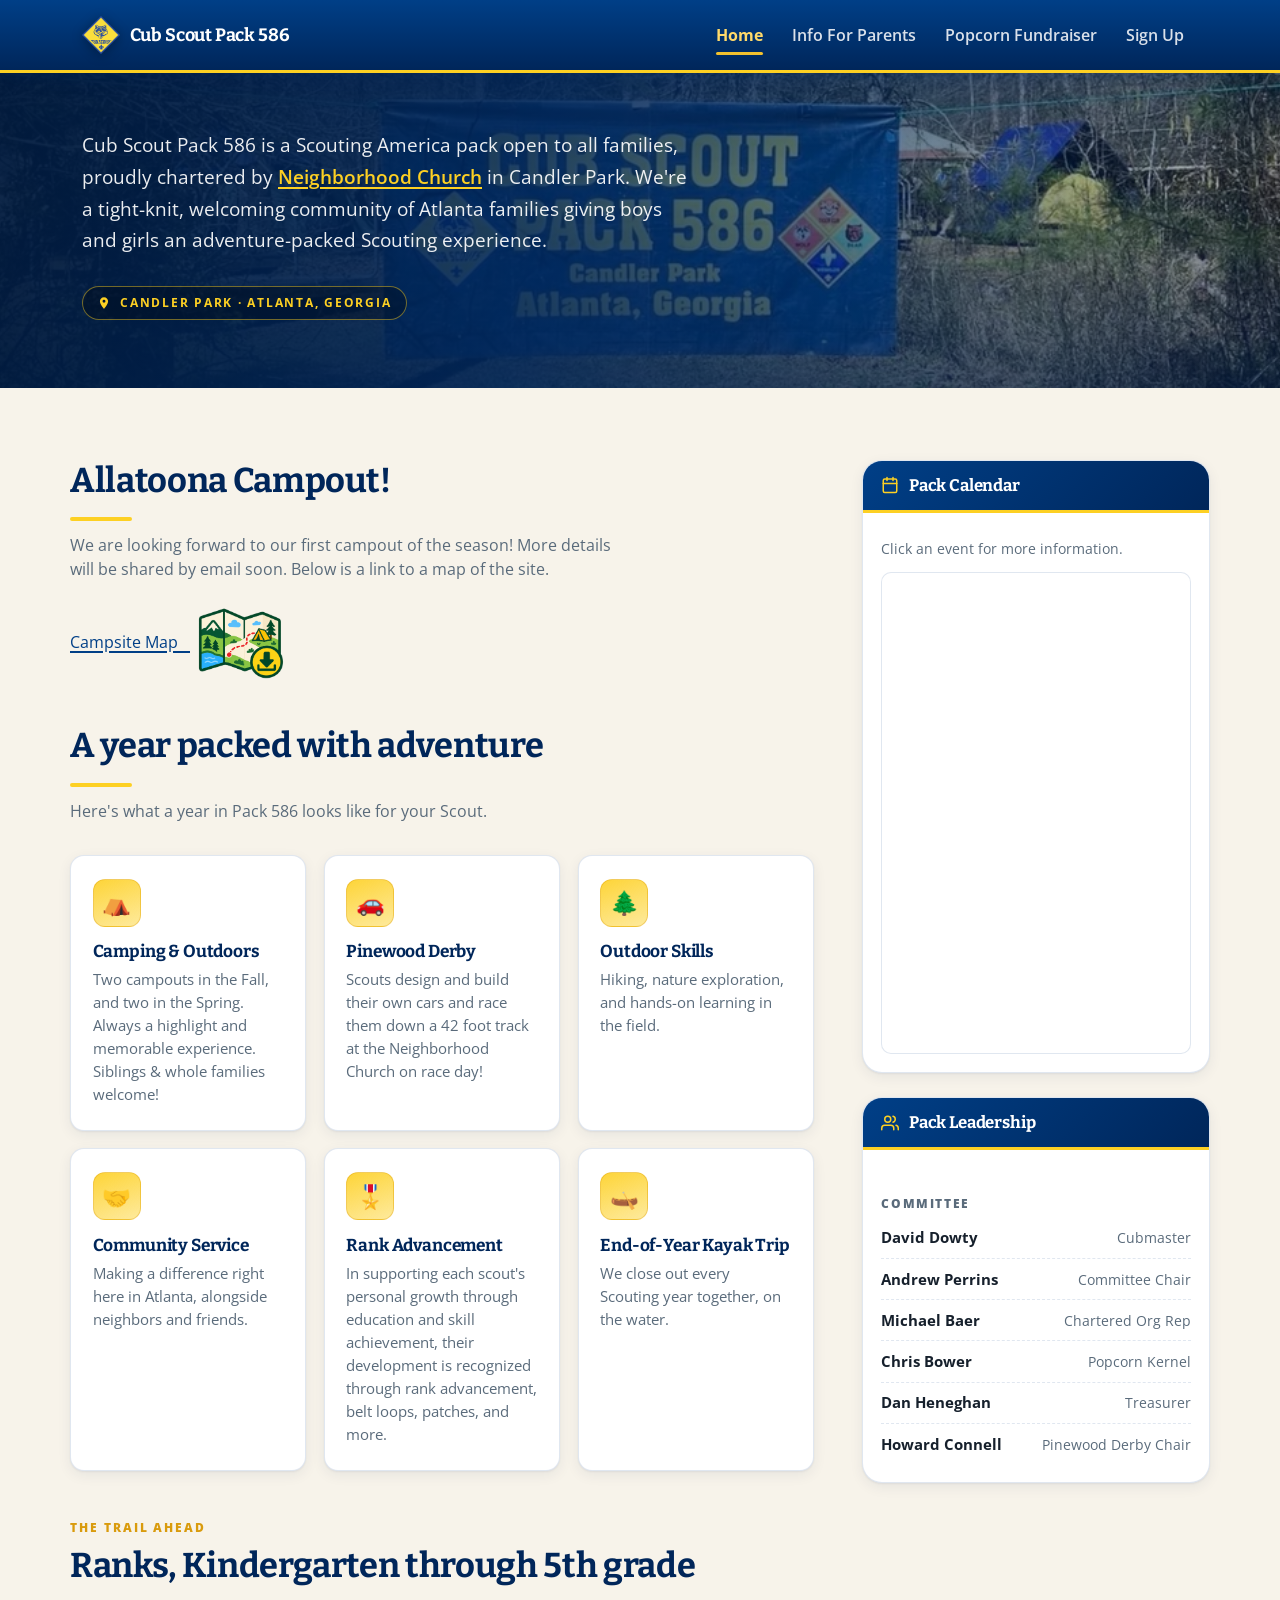
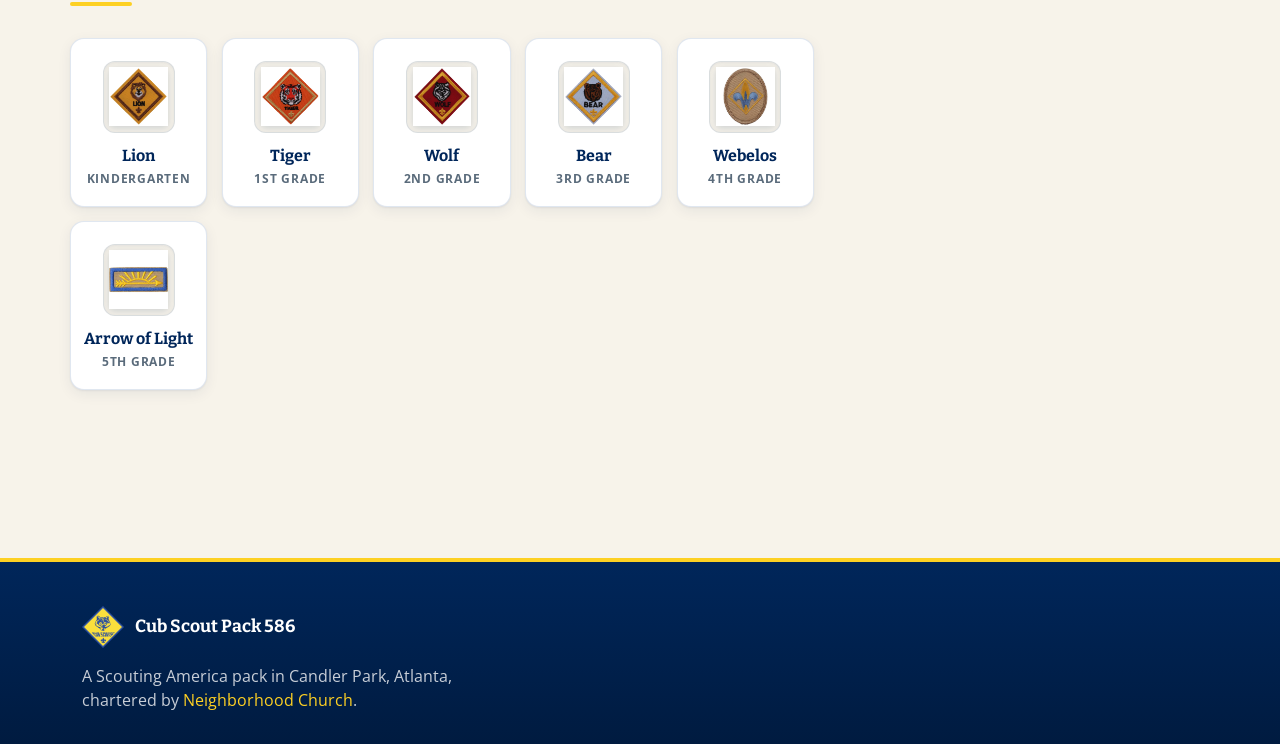
==== commit 15729576: "Allatoona & popcorn updates" ====
--- a/index.html
+++ b/index.html
@@ -103,6 +103,21 @@
                 <div class="row g-4 g-lg-5">
                     <!-- Main column -->
                     <div class="col-lg-8">
+
+
+                        <div class="section-head">
+                            <h2>Allatoona Campout!</h2>
+                            <div class="rule-gold"></div>
+                            <p>We are looking forward to our first campout of the season! More details will be shared by
+                                email soon. Below is a link to a map
+                                of the site.
+                            </p>
+                            <p><a href="assets/allatoona-aquatics-base_map.pdf" target="_blank"
+                                    rel="noopener noreferrer">Campsite Map &nbsp; <img src="assets/pdf.png"
+                                        width="100px" /></a></p>
+                        </div>
+
+
                         <div class="section-head">
                             <h2>A year packed with adventure</h2>
                             <div class="rule-gold"></div>
@@ -434,211 +449,178 @@
                             <h3>Share your scout's storefront</h3>
                             <p>Send the Scout's sales-page link by text, email, or social media. Good audiences
                                 include grandparents, aunts, uncles, coworkers, neighbors, and friends.</p>
-                            <br/>
-                                <p>
+                            <br />
+                            <p>
                                 Get the URL by opening the app, clicking the "share" icon in the bottom left, and
                                 copying the Link.
-                                See the screenshots below for an example, and try the link below the images to see a live sales page.
+                                See the screenshots below for an example, and try the link below the images to see a
+                                live sales page.
                             </p>
 
 
                             <div class="screenshot-row">
                                 <div class="screenshot-step">
-                                    <img src="assets/pop1.png" style="max-height: 30rem; padding: 1rem;   border: 4px solid rgba(0, 0, 0, 0.08);"" />
-                                    <img src="assets/pop2.png" style="max-height: 30rem; padding: 1rem;   border: 4px solid rgba(0, 0, 0, 0.08);"" />
-                                </div>
-                            </div>
-
-                            <div class="link-row">
-                                <a class="link-pill" href="https://trails-end.com/store/scout/CRWJL03S" target="_blank"
-                                    rel="noopener noreferrer">Sample sales page &#8599;</a>
-                                <a class="link-pill"
-                                    href="https://drive.google.com/file/d/1BCzxWWJhz3C9RzVohk7oz0tRNEHi9-Xk/view"
-                                    target="_blank" rel="noopener noreferrer">Sample pitch video &#8599;</a>
-                            </div>
-
-                        </div>
-                    </div>
-
-                </div>
-
-                <div class="section-head">
-                    <span class="kicker">Sell together</span>
-                    <h2>Storefront sales</h2>
-                    <div class="rule-gold"></div>
-                    <p>A storefront is like a lemonade stand for popcorn. Scouts staff a table outside a local
-                        business and greet customers coming and going.</p>
-                </div>
-
-                <div class="row g-4 mb-5">
-                    <div class="col-lg-6">
-                        <div class="info-card">
-                            <h3>How Storefront Shifts Work</h3>
-                            <ul>
-                                <li>Shifts run for two hours, with two Scouts per booth so nobody sells alone.</li>
-                                <li>A parent stays on site for the entire shift &mdash; Scouts are never left
-                                    unattended.</li>
-                                <li>The Pack provides the table, popcorn, and Pack 586 banner.</li>
-                                <li>The first-shift parent helps set up. The last-shift parent helps take down and
-                                    return materials.</li>
-                                <li>Popcorn Pack Leaders move supplies and inventory between families.</li>
-                            </ul>
-                        </div>
-                    </div>
-                    <div class="col-lg-6">
-                        <div class="info-card">
-                            <h3>Locations and flow</h3>
-                            <ul>
-                                <li>Kroger has two booths operating at the same time: one at the store entrance and
-                                    one facing the Beltline.</li>
-                                <li>Intown Ace Hardware is a single booth with a shorter day.</li>
-                                <li>Lions, Tigers, and Wolves are intentionally favored for the Ace dates.</li>
-                                <li>If your home-den date doesn't work, claim an open slot on another date after
-                                    filling your own den's day first.</li>
-                            </ul>
-                        </div>
-                    </div>
-                </div>
-
-                <div class="section-head">
-                    <span class="kicker">Save the date</span>
-                    <h2>Upcoming storefront dates</h2>
-                    <div class="rule-gold"></div>
-                    <p>Every date is divided into two-hour shifts. Use the Trail's End app to find the Pack 586
-                        schedule and claim a slot.</p>
-                </div>
-
-
-                <div id="popcorn-date-grid" class="date-grid mb-2">
-                    <article class="date-card" data-location="kroger">
-                        <div class="date-card__top">
-                            <div class="date-card__name">Sunday, September 6</div>
-                            <span class="date-card__tag">Open to all dens</span>
-                        </div>
-                        <p><strong>10:00 AM&ndash;6:00 PM</strong>, four shifts<br>Kroger, 725 Ponce De Leon Ave NE,
-                            Atlanta 30306</p>
-                        <a href="https://www.google.com/maps/search/725+Ponce+De+Leon+Ave+NE,+Atlanta+30306"
-                            target="_blank" rel="noopener noreferrer">Open map &#8599;</a>
-                    </article>
-                    <article class="date-card" data-location="kroger">
-                        <div class="date-card__top">
-                            <div class="date-card__name">Monday, September 7</div>
-                            <span class="date-card__tag">Labor Day &middot; All dens</span>
-                        </div>
-                        <p><strong>10:00 AM&ndash;6:00 PM</strong>, four shifts<br>Kroger, 725 Ponce De Leon Ave NE,
-                            Atlanta 30306</p>
-                        <a href="https://www.google.com/maps/search/725+Ponce+De+Leon+Ave+NE,+Atlanta+30306"
-                            target="_blank" rel="noopener noreferrer">Open map &#8599;</a>
-                    </article>
-                    <article class="date-card" data-location="kroger">
-                        <div class="date-card__top">
-                            <div class="date-card__name">Saturday, September 19</div>
-                            <span class="date-card__tag">Home den: Bears</span>
-                        </div>
-                        <p><strong>10:00 AM&ndash;6:00 PM</strong>, four shifts<br>Kroger, 725 Ponce De Leon Ave NE,
-                            Atlanta 30306</p>
-                        <a href="https://www.google.com/maps/search/725+Ponce+De+Leon+Ave+NE,+Atlanta+30306"
-                            target="_blank" rel="noopener noreferrer">Open map &#8599;</a>
-                    </article>
-                    <article class="date-card" data-location="ace">
-                        <div class="date-card__top">
-                            <div class="date-card__name">Sunday, September 20</div>
-                            <span class="date-card__tag">Lions + Tigers</span>
-                        </div>
-                        <p><strong>10:00 AM&ndash;2:00 PM</strong>, two shifts<br>Intown Ace Hardware, 1404 Scott
-                            Blvd, Decatur 30030</p>
-                        <a href="https://www.google.com/maps/search/1404+Scott+Blvd,+Decatur+30030" target="_blank"
-                            rel="noopener noreferrer">Open map &#8599;</a>
-                    </article>
-                    <article class="date-card" data-location="ace">
-                        <div class="date-card__top">
-                            <div class="date-card__name">Saturday, October 3</div>
-                            <span class="date-card__tag">Home den: Wolves</span>
-                        </div>
-                        <p><strong>2:00 PM&ndash;6:00 PM</strong>, two shifts<br>Intown Ace Hardware, 1404 Scott
-                            Blvd, Decatur 30030</p>
-                        <a href="https://www.google.com/maps/search/1404+Scott+Blvd,+Decatur+30030" target="_blank"
-                            rel="noopener noreferrer">Open map &#8599;</a>
-                    </article>
-                    <article class="date-card" data-location="kroger">
-                        <div class="date-card__top">
-                            <div class="date-card__name">Sunday, October 4</div>
-                            <span class="date-card__tag">Home den: AOL</span>
-                        </div>
-                        <p><strong>10:00 AM&ndash;6:00 PM</strong>, four shifts<br>Kroger, 725 Ponce De Leon Ave NE,
-                            Atlanta 30306</p>
-                        <a href="https://www.google.com/maps/search/725+Ponce+De+Leon+Ave+NE,+Atlanta+30306"
-                            target="_blank" rel="noopener noreferrer">Open map &#8599;</a>
-                    </article>
-                    <article class="date-card" data-location="kroger">
-                        <div class="date-card__top">
-                            <div class="date-card__name">Saturday, November 7</div>
-                            <span class="date-card__tag">Home den: Webelos</span>
-                        </div>
-                        <p><strong>10:00 AM&ndash;6:00 PM</strong>, four shifts<br>Kroger, 725 Ponce De Leon Ave NE,
-                            Atlanta 30306</p>
-                        <a href="https://www.google.com/maps/search/725+Ponce+De+Leon+Ave+NE,+Atlanta+30306"
-                            target="_blank" rel="noopener noreferrer">Open map &#8599;</a>
-                    </article>
-                </div>
-                <div id="popcorn-empty-dates" class="empty-state">No dates match that filter.</div>
-            </div>
-
-            <div class="container section pt-0">
-                <div class="section-head">
-                    <span class="kicker">Questions?</span>
-                    <h2>Need help?</h2>
-                    <div class="rule-gold"></div>
-                    <p>
-                        Questions about a date, a den assignment, or getting the Trail's End app working? Email the
-                        pack's Popcorn Kernel at the address below.</p>
-                </div>
-                <div class="info-card" style="max-width: 420px;">
-                    <h3>Chris</h3>
-                    <p><a href="mailto:atlantacubscouts+popcorn@gmail.com">atlantacubscouts+popcorn@gmail.com</a></p>
-                </div>
-            </div>
-
-            <div class="container section pt-0">
-                <div class="section-head">
-                    <span class="kicker">Quick answers</span>
-                    <h2>Popcorn FAQ</h2>
-                    <div class="rule-gold"></div>
-                </div>
-                <div class="accordion-panel">
-                    <details open>
-                        <summary>What should we do first?</summary>
-                        <div class="accordion-answer">Download Trail's End, create or update the Scout's account
-                            with unit code <strong>CF4CM</strong>, complete the photo and bio, and share the Scout's
-                            personal sales page.</div>
-                    </details>
-                    <details>
-                        <summary>Do we have to sell at a storefront?</summary>
-                        <div class="accordion-answer">No. Online sales are strongly encouraged because they are
-                            simple and can reach family and friends anywhere. One storefront shift is another way to
-                            help reach the $250 goal.</div>
-                    </details>
-                    <details>
-                        <summary>What does a family bring to a storefront?</summary>
-                        <div class="accordion-answer">A parent, the Scout, and a willingness to help for the full
-                            shift. The Pack provides the table, popcorn, and banner. First and last shifts also
-                            include setup or takedown responsibilities.</div>
-                    </details>
-                    <details>
-                        <summary>Can a Scout from another den join a date?</summary>
-                        <div class="accordion-answer">Yes. If the home-den date doesn't work, families may claim an
-                            open slot on another date. Families with Scouts in different dens can coordinate so the
-                            children sell together.</div>
-                    </details>
-                    <details>
-                        <summary>Where do I sign up?</summary>
-                        <div class="accordion-answer">Use the Trail's End app, open the Pack 586 storefront schedule,
-                            and claim the shift that works for your family. If the app is difficult to use, contact
-                            Chris Bower.</div>
-                    </details>
-                </div>
-            </div>
-        </div>
+                                    <img src="assets/pop1.png"
+                                        style="max-height: 30rem; padding: 1rem;   border: 4px solid rgba(0, 0, 0, 0.08);"" />
+                                        </div>
+                                <div class=" screenshot-step">
+                                    <img src=" assets/pop2.png"
+                                        style="max-height: 30rem; padding: 1rem;   border: 4px solid rgba(0, 0, 0, 0.08);"" />
+                                </div>
+                            </div>
+
+                            <div class=" link-row">
+                                    <a class="link-pill" href="https://trails-end.com/store/scout/CRWJL03S"
+                                        target="_blank" rel="noopener noreferrer">Sample sales page &#8599;</a>
+                                    <a class="link-pill"
+                                        href="https://drive.google.com/file/d/1BCzxWWJhz3C9RzVohk7oz0tRNEHi9-Xk/view"
+                                        target="_blank" rel="noopener noreferrer">Sample pitch video &#8599;</a>
+                                </div>
+
+                            </div>
+                        </div>
+
+                    </div>
+
+                    <div class="section-head">
+                        <span class="kicker">Sell together</span>
+                        <h2>Storefront sales</h2>
+                        <div class="rule-gold"></div>
+                        <p>A storefront is like a lemonade stand for popcorn. Scouts staff a table outside a local
+                            business and greet customers coming and going.</p>
+                    </div>
+
+                    <div class="row g-4 mb-5">
+                        <div class="col-lg-6">
+                            <div class="info-card">
+                                <h3>How Storefront Shifts Work</h3>
+                                <ul>
+                                    <li>Shifts run for two hours, with one to two Scouts per booth</li>
+                                    <li>A parent stays on site for the entire shift</li>
+                                    <li>The Pack provides the table, popcorn, and Pack 586 banner.</li>
+                                    <li>The first-shift parent helps set up. The last-shift parent helps take down and
+                                        return materials.</li>
+                                </ul>
+                            </div>
+                        </div>
+                        <div class="col-lg-6">
+                            <div class="info-card">
+                                <h3>Locations and flow</h3>
+                                <ul>
+                                    <li>Kroger has two booths operating at the same time: one at the store entrance and
+                                        one facing the Beltline.</li>
+                                    <li>Intown Ace Hardware is a single booth with a shorter day.</li>
+                                    <li>Lions, Tigers, and Wolves are intentionally favored for the Ace dates.</li>
+                                    <li>If your home-den date doesn't work, claim an open slot on another date after
+                                        filling your own den's day first.</li>
+                                </ul>
+                            </div>
+                        </div>
+                    </div>
+
+                    <div class="section-head">
+                        <span class="kicker">Save the date</span>
+                        <h2>Upcoming storefront dates</h2>
+                        <div class="rule-gold"></div>
+                        <p>Every date is divided into two-hour shifts. Use the Trail's End app to find the Pack 586
+                            schedule and claim a slot.</p>
+                    </div>
+
+
+                    <div id="popcorn-date-grid" class="date-grid mb-2">
+
+
+                        <article class="date-card" data-location="ace">
+                            <div class="date-card__top">
+                                <div class="date-card__name">Saturday, October 3</div>
+                                <span class="date-card__tag">Home den: Wolves</span>
+                            </div>
+                            <p><strong>2:00 PM&ndash;6:00 PM</strong>, two shifts<br>Intown Ace Hardware, 1404 Scott
+                                Blvd, Decatur 30030</p>
+                            <a href="https://www.google.com/maps/search/1404+Scott+Blvd,+Decatur+30030" target="_blank"
+                                rel="noopener noreferrer">Open map &#8599;</a>
+                        </article>
+                        <article class="date-card" data-location="kroger">
+                            <div class="date-card__top">
+                                <div class="date-card__name">Sunday, October 4</div>
+                                <span class="date-card__tag">Home den: AOL</span>
+                            </div>
+                            <p><strong>10:00 AM&ndash;6:00 PM</strong>, four shifts<br>Kroger, 725 Ponce De Leon Ave NE,
+                                Atlanta 30306</p>
+                            <a href="https://www.google.com/maps/search/725+Ponce+De+Leon+Ave+NE,+Atlanta+30306"
+                                target="_blank" rel="noopener noreferrer">Open map &#8599;</a>
+                        </article>
+                        <article class="date-card" data-location="kroger">
+                            <div class="date-card__top">
+                                <div class="date-card__name">Saturday, November 7</div>
+                                <span class="date-card__tag">Home den: Webelos</span>
+                            </div>
+                            <p><strong>10:00 AM&ndash;6:00 PM</strong>, four shifts<br>Kroger, 725 Ponce De Leon Ave NE,
+                                Atlanta 30306</p>
+                            <a href="https://www.google.com/maps/search/725+Ponce+De+Leon+Ave+NE,+Atlanta+30306"
+                                target="_blank" rel="noopener noreferrer">Open map &#8599;</a>
+                        </article>
+                    </div>
+                    <div id="popcorn-empty-dates" class="empty-state">No dates match that filter.</div>
+                </div>
+
+                <div class="container section pt-0">
+                    <div class="section-head">
+                        <span class="kicker">Questions?</span>
+                        <h2>Need help?</h2>
+                        <div class="rule-gold"></div>
+                        <p>
+                            Questions about a date, a den assignment, or getting the Trail's End app working? Email the
+                            pack's Popcorn Kernel at the address below.</p>
+                    </div>
+                    <div class="info-card" style="max-width: 420px;">
+                        <h3>Chris</h3>
+                        <p><a href="mailto:atlantacubscouts+popcorn@gmail.com">atlantacubscouts+popcorn@gmail.com</a>
+                        </p>
+                    </div>
+                </div>
+
+                <div class="container section pt-0">
+                    <div class="section-head">
+                        <span class="kicker">Quick answers</span>
+                        <h2>Popcorn FAQ</h2>
+                        <div class="rule-gold"></div>
+                    </div>
+                    <div class="accordion-panel">
+                        <details open>
+                            <summary>What should we do first?</summary>
+                            <div class="accordion-answer">Download Trail's End, create or update the Scout's account
+                                with unit code <strong>CF4CM</strong>, complete the photo and bio, and share the Scout's
+                                personal sales page.</div>
+                        </details>
+                        <details>
+                            <summary>Do we have to sell at a storefront?</summary>
+                            <div class="accordion-answer">No. Online sales are strongly encouraged because they are
+                                simple and can reach family and friends anywhere. One storefront shift is another way to
+                                help reach the $250 goal.</div>
+                        </details>
+                        <details>
+                            <summary>What does a family bring to a storefront?</summary>
+                            <div class="accordion-answer">A parent, the Scout, and a willingness to help for the full
+                                shift. The Pack provides the table, popcorn, and banner. First and last shifts also
+                                include setup or takedown responsibilities.</div>
+                        </details>
+                        <details>
+                            <summary>Can a Scout from another den join a date?</summary>
+                            <div class="accordion-answer">Yes. If the home-den date doesn't work, families may claim an
+                                open slot on another date. Families with Scouts in different dens can coordinate so the
+                                children sell together.</div>
+                        </details>
+                        <details>
+                            <summary>Where do I sign up?</summary>
+                            <div class="accordion-answer">Use the Trail's End app, open the Pack 586 storefront
+                                schedule,
+                                and claim the shift that works for your family. If the app is difficult to use, contact
+                                Chris Bower.</div>
+                        </details>
+                    </div>
+                </div>
+            </div>
     </main>
 
     <!-- Footer-->
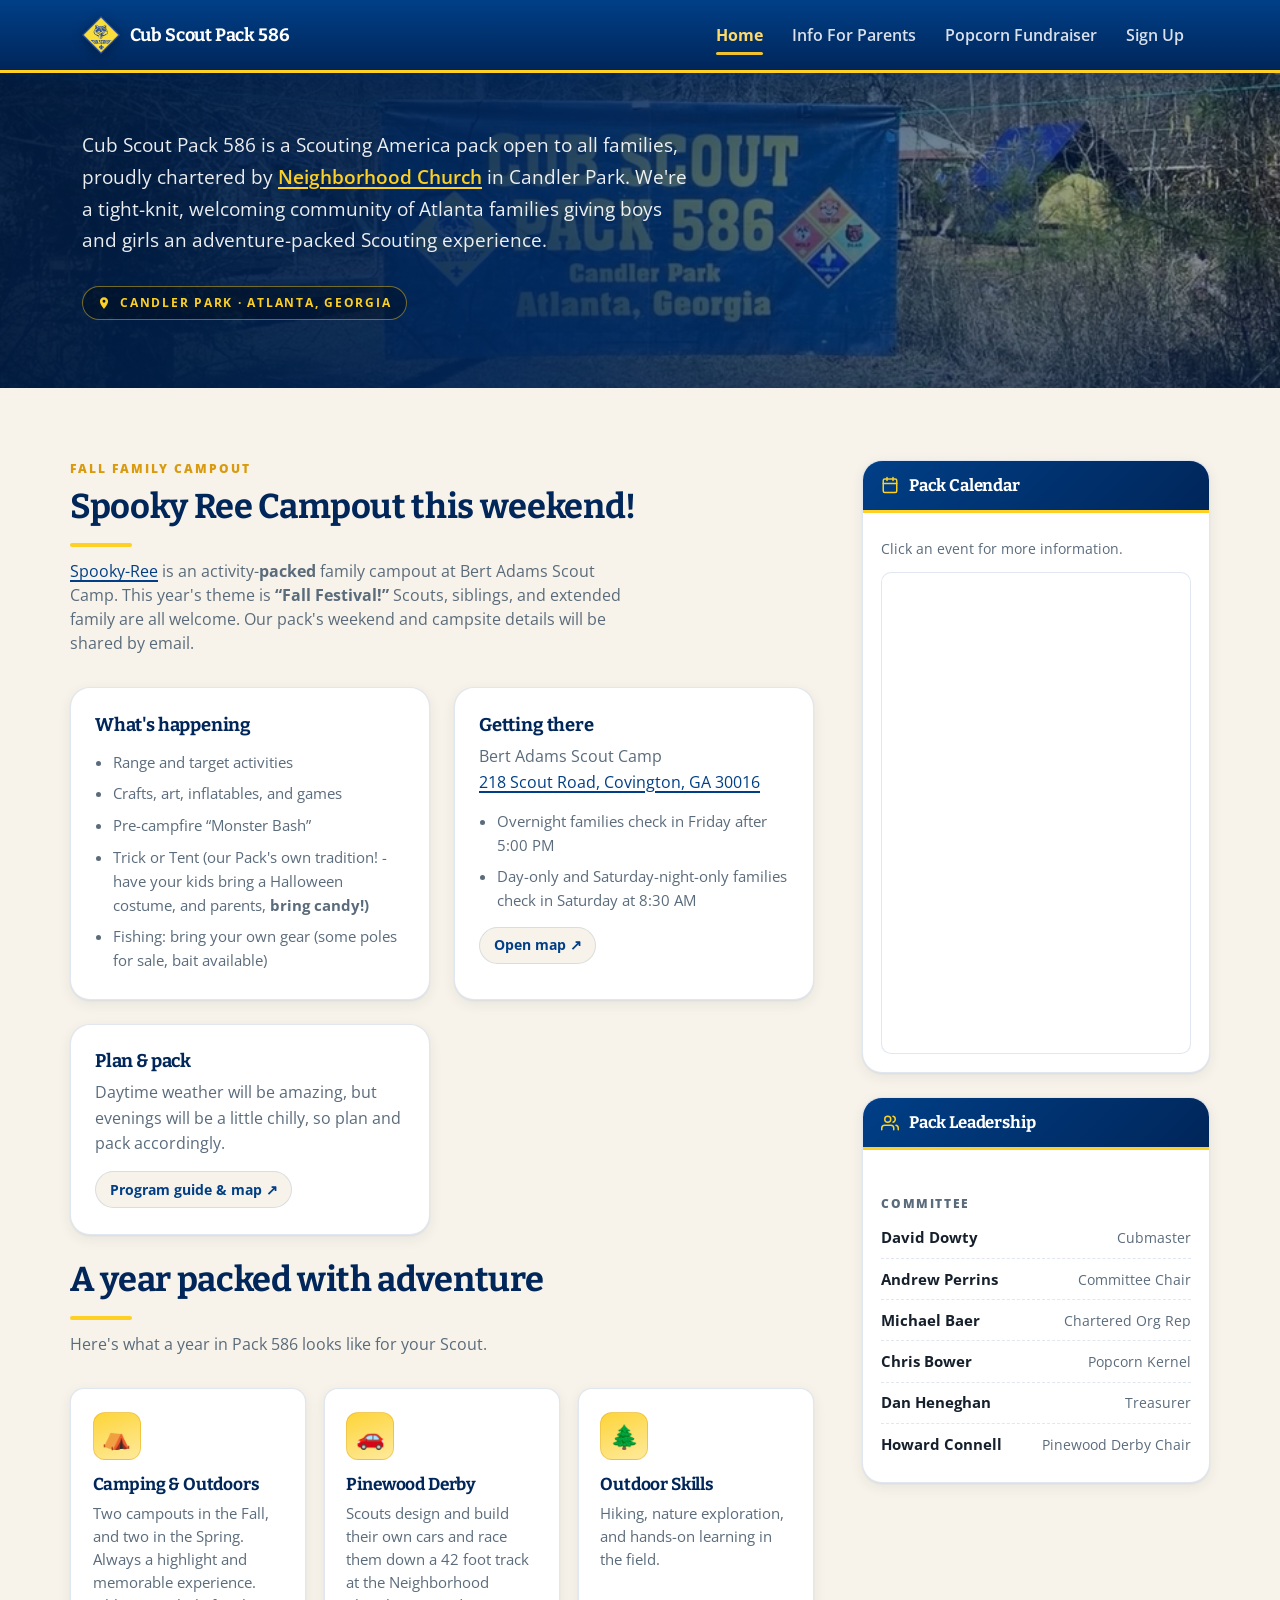
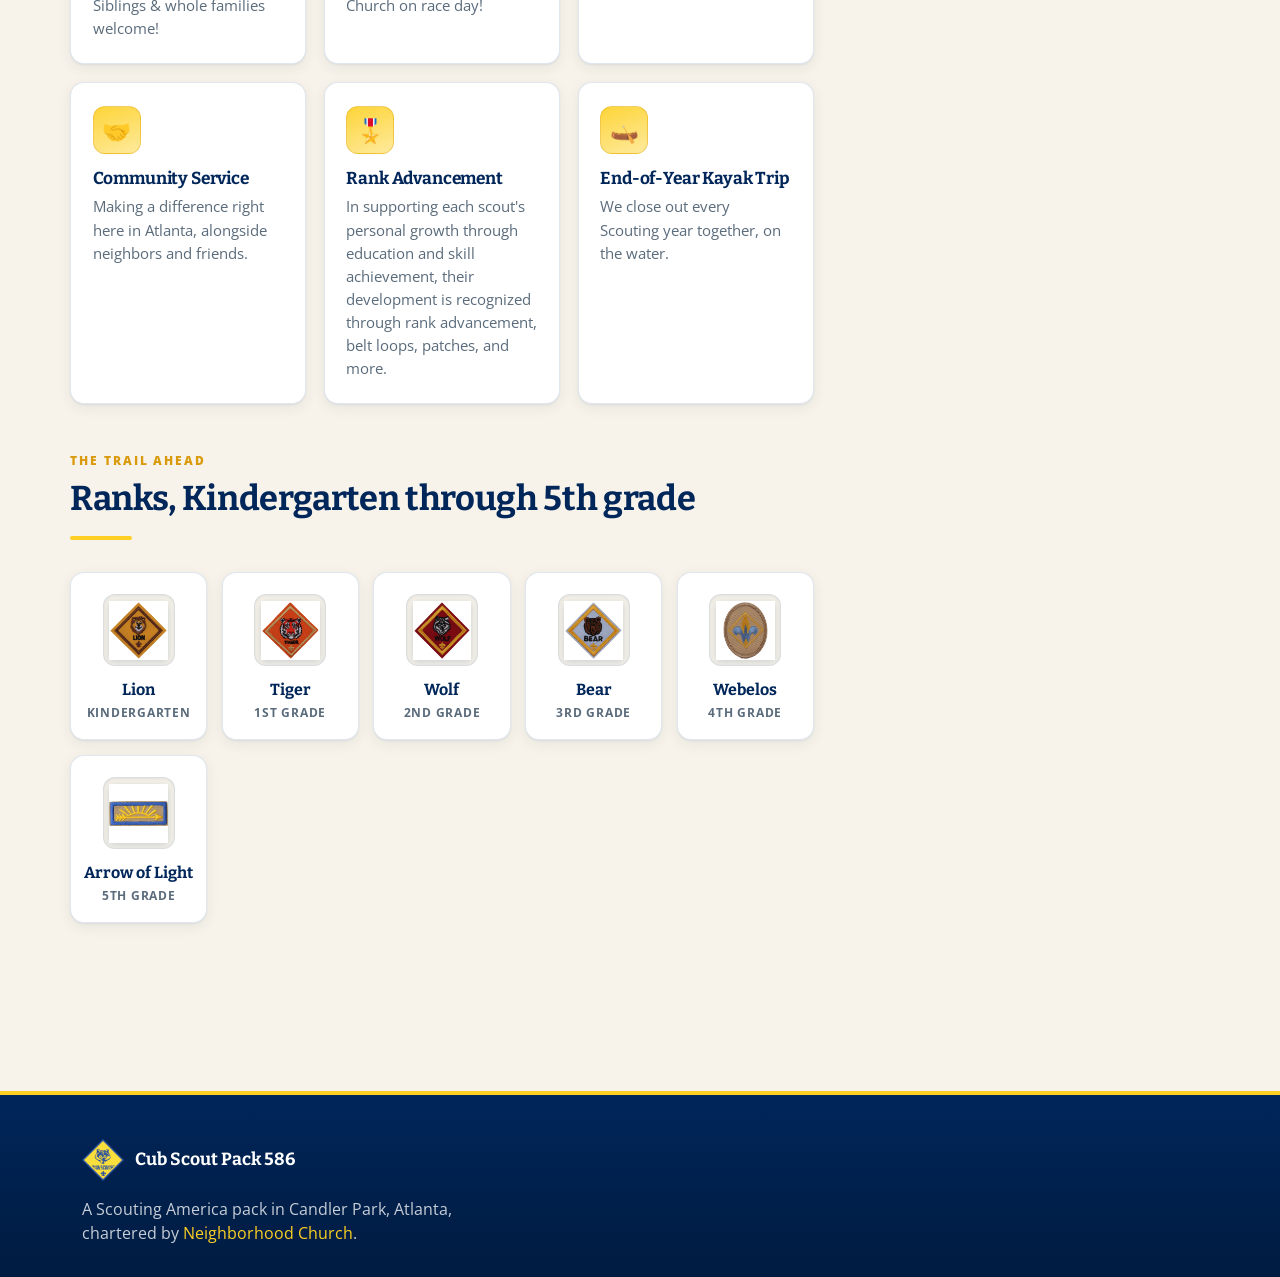
==== commit b54e354e: "Spooky Ree - Bert Adams campout" ====
--- a/index.html
+++ b/index.html
@@ -106,15 +106,69 @@
 
 
                         <div class="section-head">
-                            <h2>Allatoona Campout!</h2>
+                            <span class="kicker">Fall Family Campout</span>
+                            <h2>Spooky Ree Campout this weekend!</h2>
                             <div class="rule-gold"></div>
-                            <p>We are looking forward to our first campout of the season! More details will be shared by
-                                email soon. Below is a link to a map
-                                of the site.
+                            <p>
+                                <a href="https://www.campbertadams.org/spookyree" target="_blank"
+                                    rel="noopener noreferrer">Spooky-Ree</a> is an activity-<strong>packed</strong>
+                                family campout at Bert Adams Scout Camp. This year's theme is
+                                <strong>&ldquo;Fall Festival!&rdquo;</strong> Scouts, siblings, and extended family
+                                are all welcome. Our pack's weekend and campsite details will be shared by email.
                             </p>
-                            <p><a href="assets/allatoona-aquatics-base_map.pdf" target="_blank"
-                                    rel="noopener noreferrer">Campsite Map &nbsp; <img src="assets/pdf.png"
-                                        width="100px" /></a></p>
+                        </div>
+
+                        <div class="row g-4 mb-4">
+                            <div class="col-md-6">
+                                <div class="info-card">
+                                    <h3>What's happening</h3>
+                                    <ul>
+                                        <li>Range and target activities</li>
+                                        <li>Crafts, art, inflatables, and games</li>
+                                        <li>Pre-campfire &ldquo;Monster Bash&rdquo;</li>
+                                        <li>Trick or Tent (our Pack's own tradition! - have your kids bring a Halloween
+                                            costume, and parents, <strong>bring candy!)</strong></li>
+                                        <li>Fishing: bring your own gear (some poles for sale, bait available)</li>
+                                    </ul>
+                                </div>
+                            </div>
+                            <div class="col-md-6">
+                                <div class="info-card">
+                                    <h3>Getting there</h3>
+                                    <p>Bert Adams Scout Camp
+                                        <br>
+                                        <a target="_blank" href="https://www.google.com/maps/search/218+Scout+Road,+Covington,+GA+30016">218 Scout Road, Covington, GA 30016</a>
+
+                                        </p>
+                                    </p>
+                                    <ul>
+                                        <li>Overnight families check in Friday after 5:00 PM</li>
+                                        <li>Day-only and Saturday-night-only families check in Saturday at 8:30 AM
+                                        </li>
+                                    </ul>
+                                    <div class="link-row">
+                                        <a class="link-pill"
+                                            href="https://www.google.com/maps/search/218+Scout+Road,+Covington,+GA+30016"
+                                            target="_blank" rel="noopener noreferrer">Open map &#8599;</a>
+                                    </div>
+                                </div>
+                            </div>
+  
+                            <div class="col-md-6">
+                                <div class="info-card">
+                                    <h3>Plan &amp; pack</h3>
+                                    <p>
+                                        Daytime weather will be amazing, but evenings will be a little chilly, 
+                                        so plan and pack accordingly.<br>
+                                    <div class="link-row">
+                                        <a class="link-pill"
+                                            href="https://www.campbertadams.org/files/54185/parent-&amp;-leader-spooky-ree-program-guide"
+                                            target="_blank" rel="noopener noreferrer">Program guide &amp; map
+                                            &#8599;</a>
+
+                                    </div>
+                                </div>
+                            </div>
                         </div>
 
 
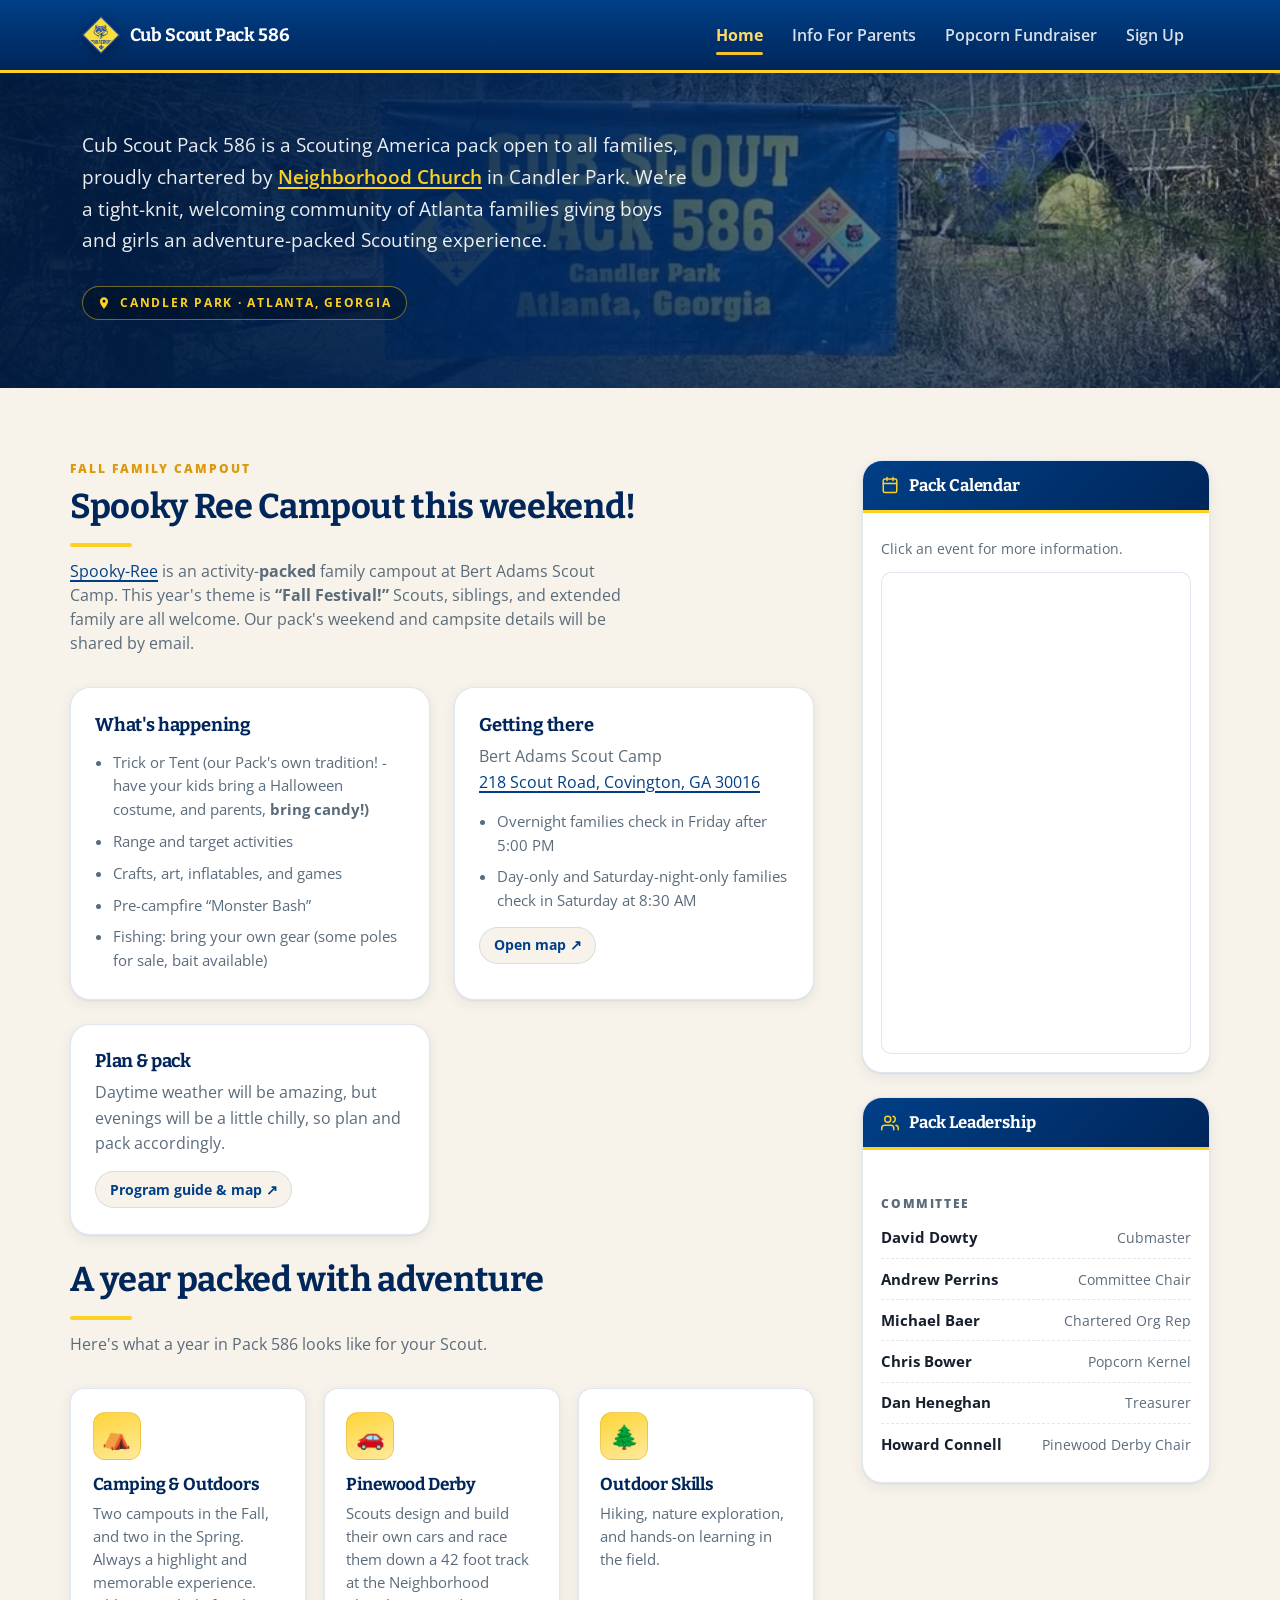
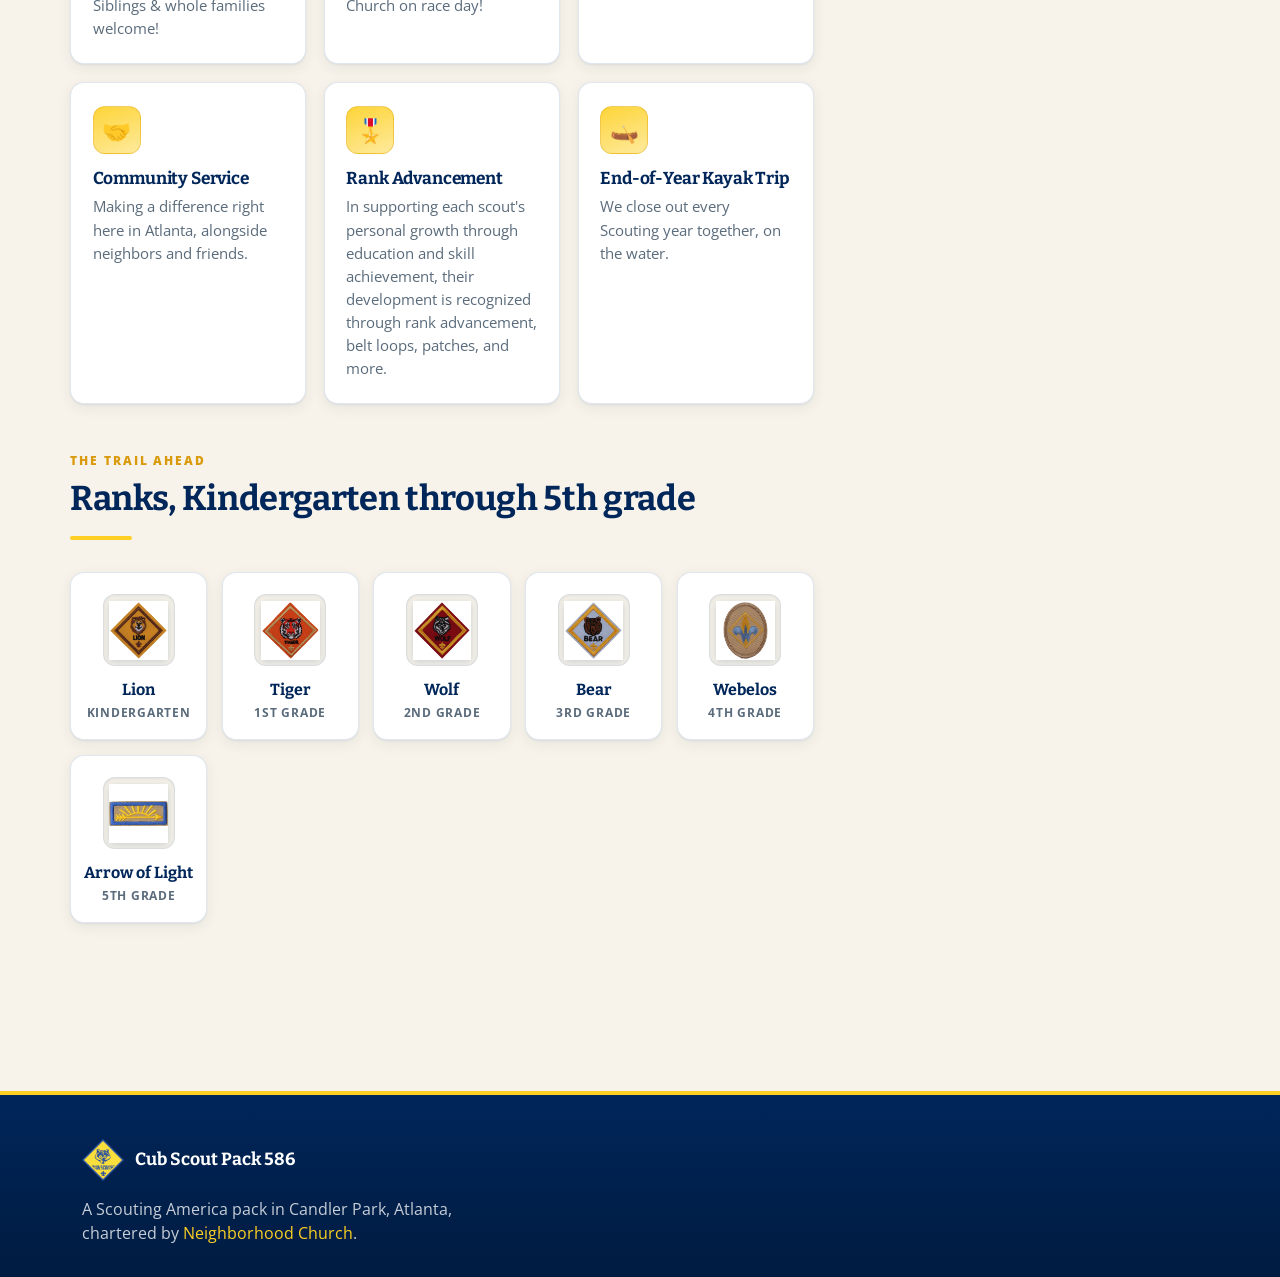
==== commit 031ad614: "Programming order" ====
--- a/index.html
+++ b/index.html
@@ -123,11 +123,11 @@
                                 <div class="info-card">
                                     <h3>What's happening</h3>
                                     <ul>
+                                        <li>Trick or Tent (our Pack's own tradition! - have your kids bring a Halloween
+                                            costume, and parents, <strong>bring candy!)</strong></li>
                                         <li>Range and target activities</li>
                                         <li>Crafts, art, inflatables, and games</li>
                                         <li>Pre-campfire &ldquo;Monster Bash&rdquo;</li>
-                                        <li>Trick or Tent (our Pack's own tradition! - have your kids bring a Halloween
-                                            costume, and parents, <strong>bring candy!)</strong></li>
                                         <li>Fishing: bring your own gear (some poles for sale, bait available)</li>
                                     </ul>
                                 </div>
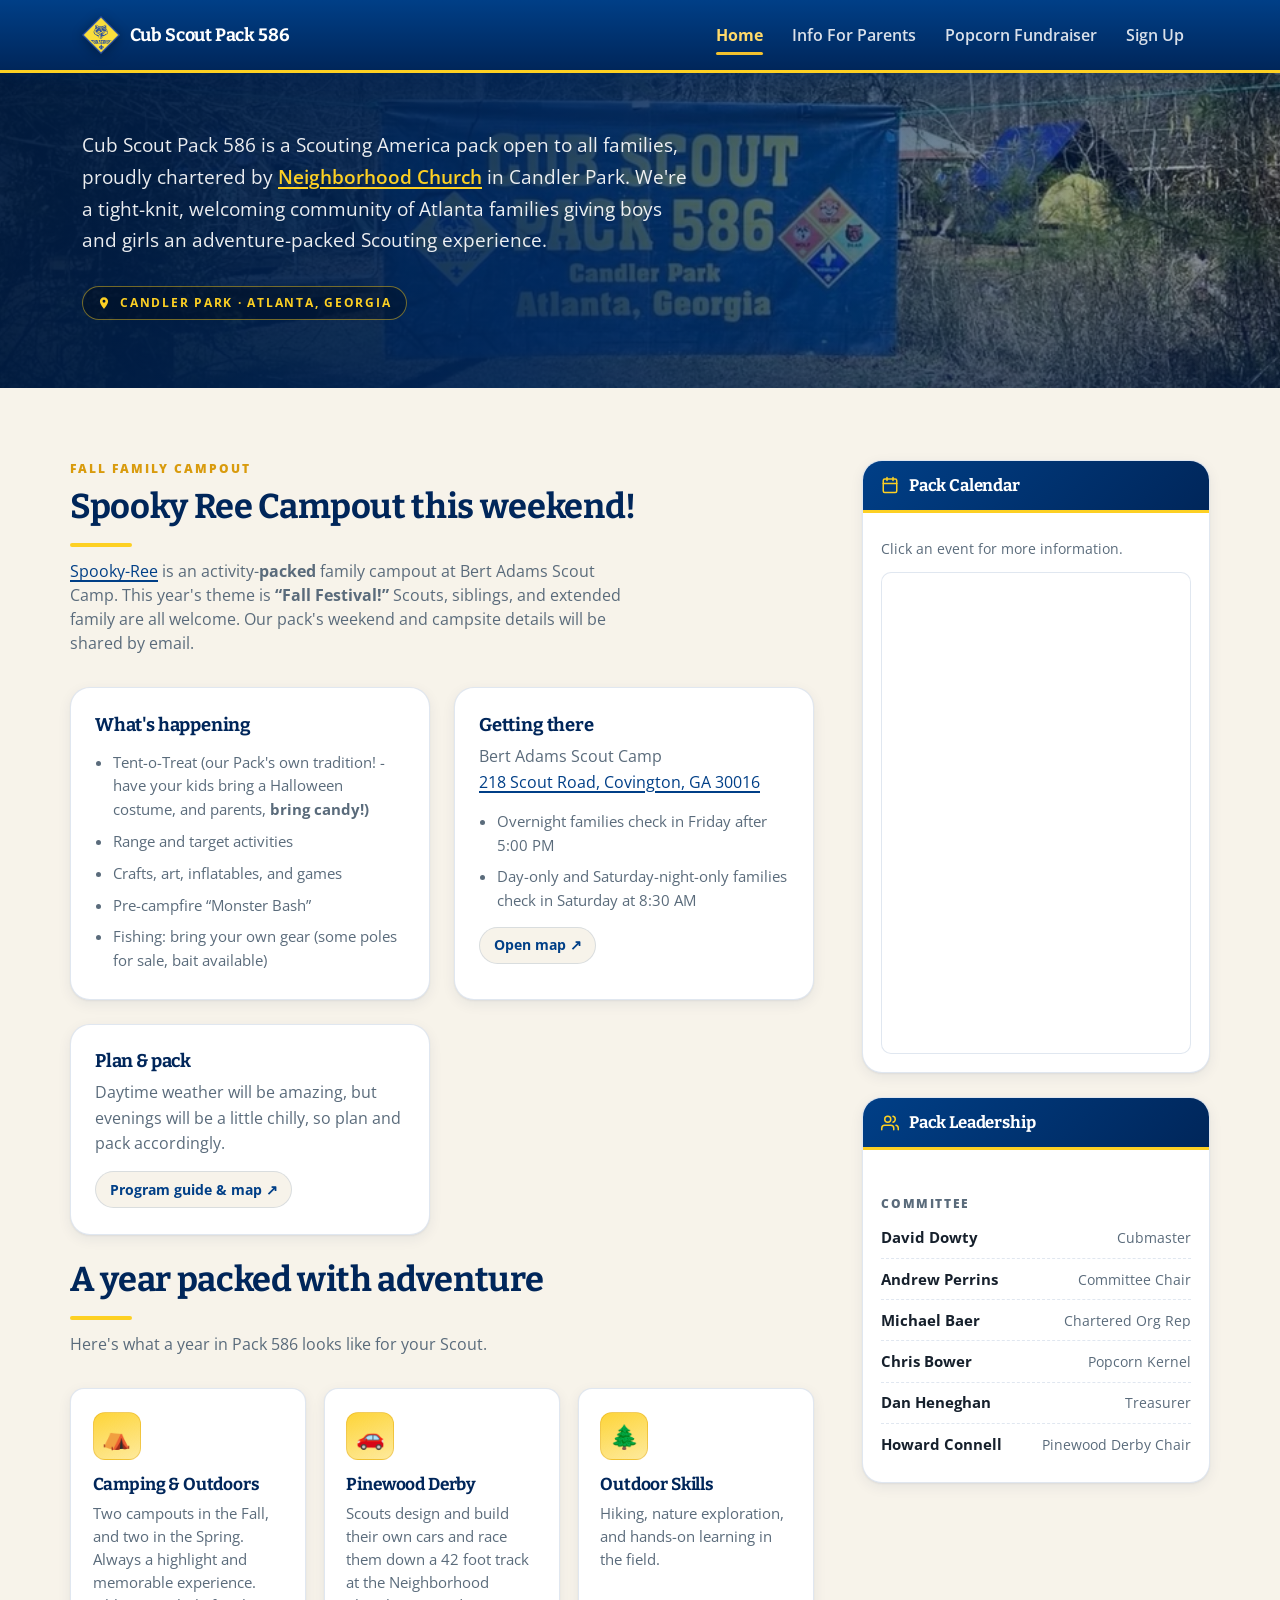
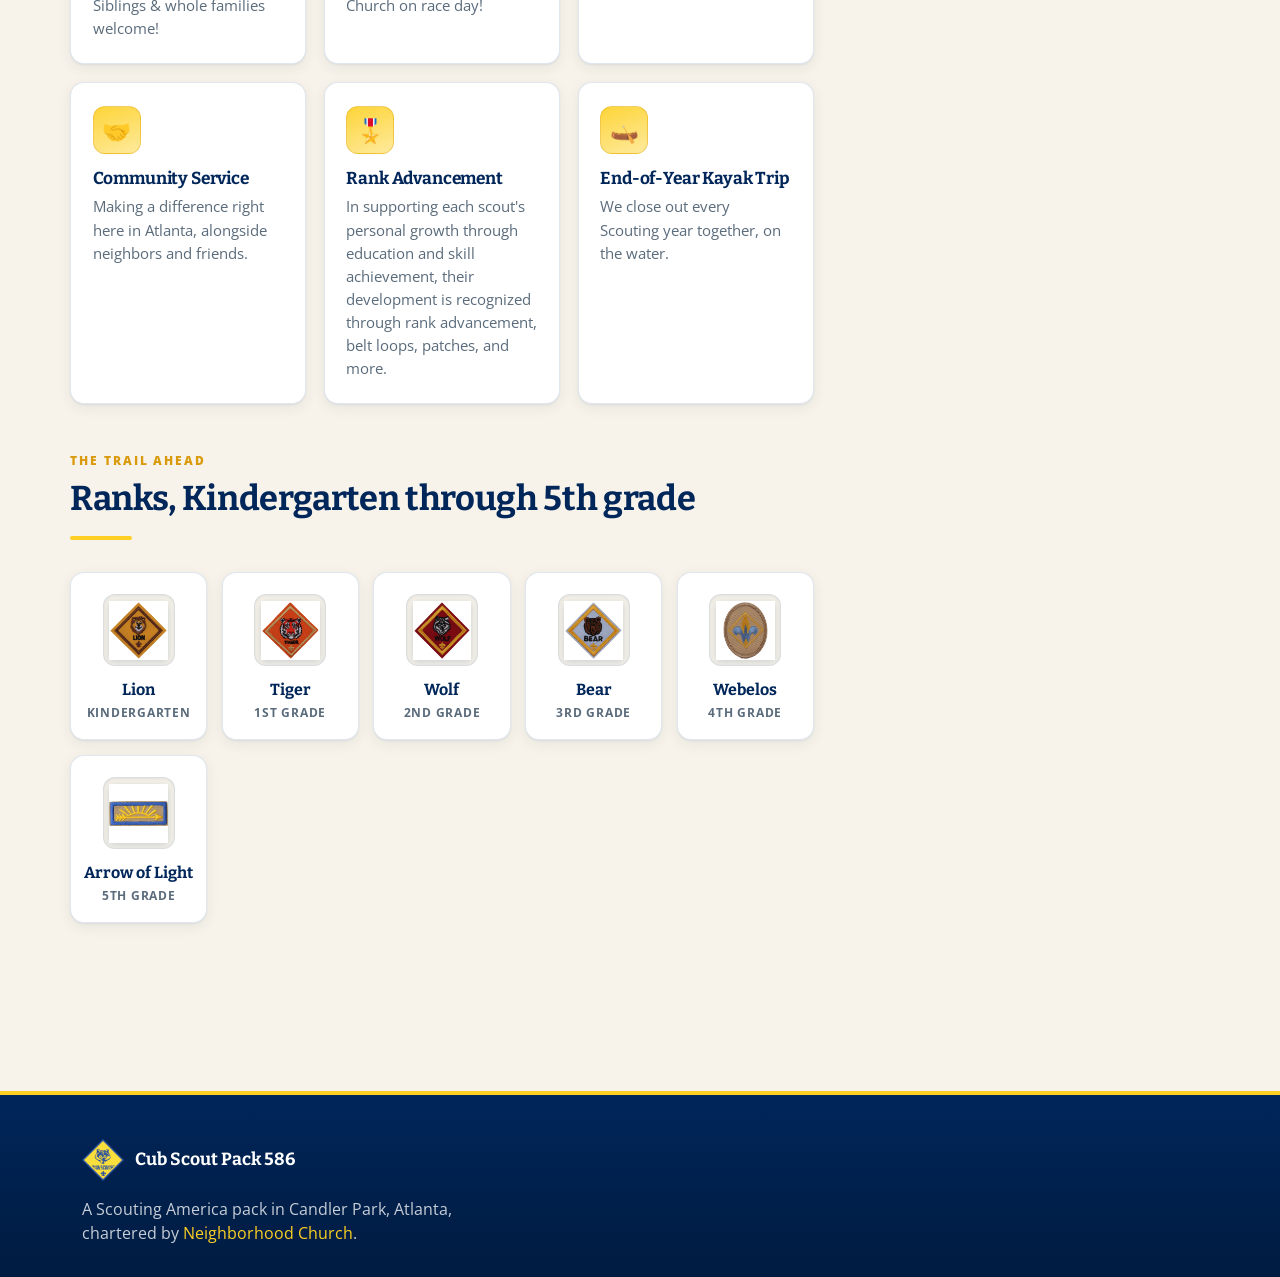
==== commit 8db54fd2: "Tent-o-Treat" ====
--- a/index.html
+++ b/index.html
@@ -123,7 +123,7 @@
                                 <div class="info-card">
                                     <h3>What's happening</h3>
                                     <ul>
-                                        <li>Trick or Tent (our Pack's own tradition! - have your kids bring a Halloween
+                                        <li>Tent-o-Treat (our Pack's own tradition! - have your kids bring a Halloween
                                             costume, and parents, <strong>bring candy!)</strong></li>
                                         <li>Range and target activities</li>
                                         <li>Crafts, art, inflatables, and games</li>
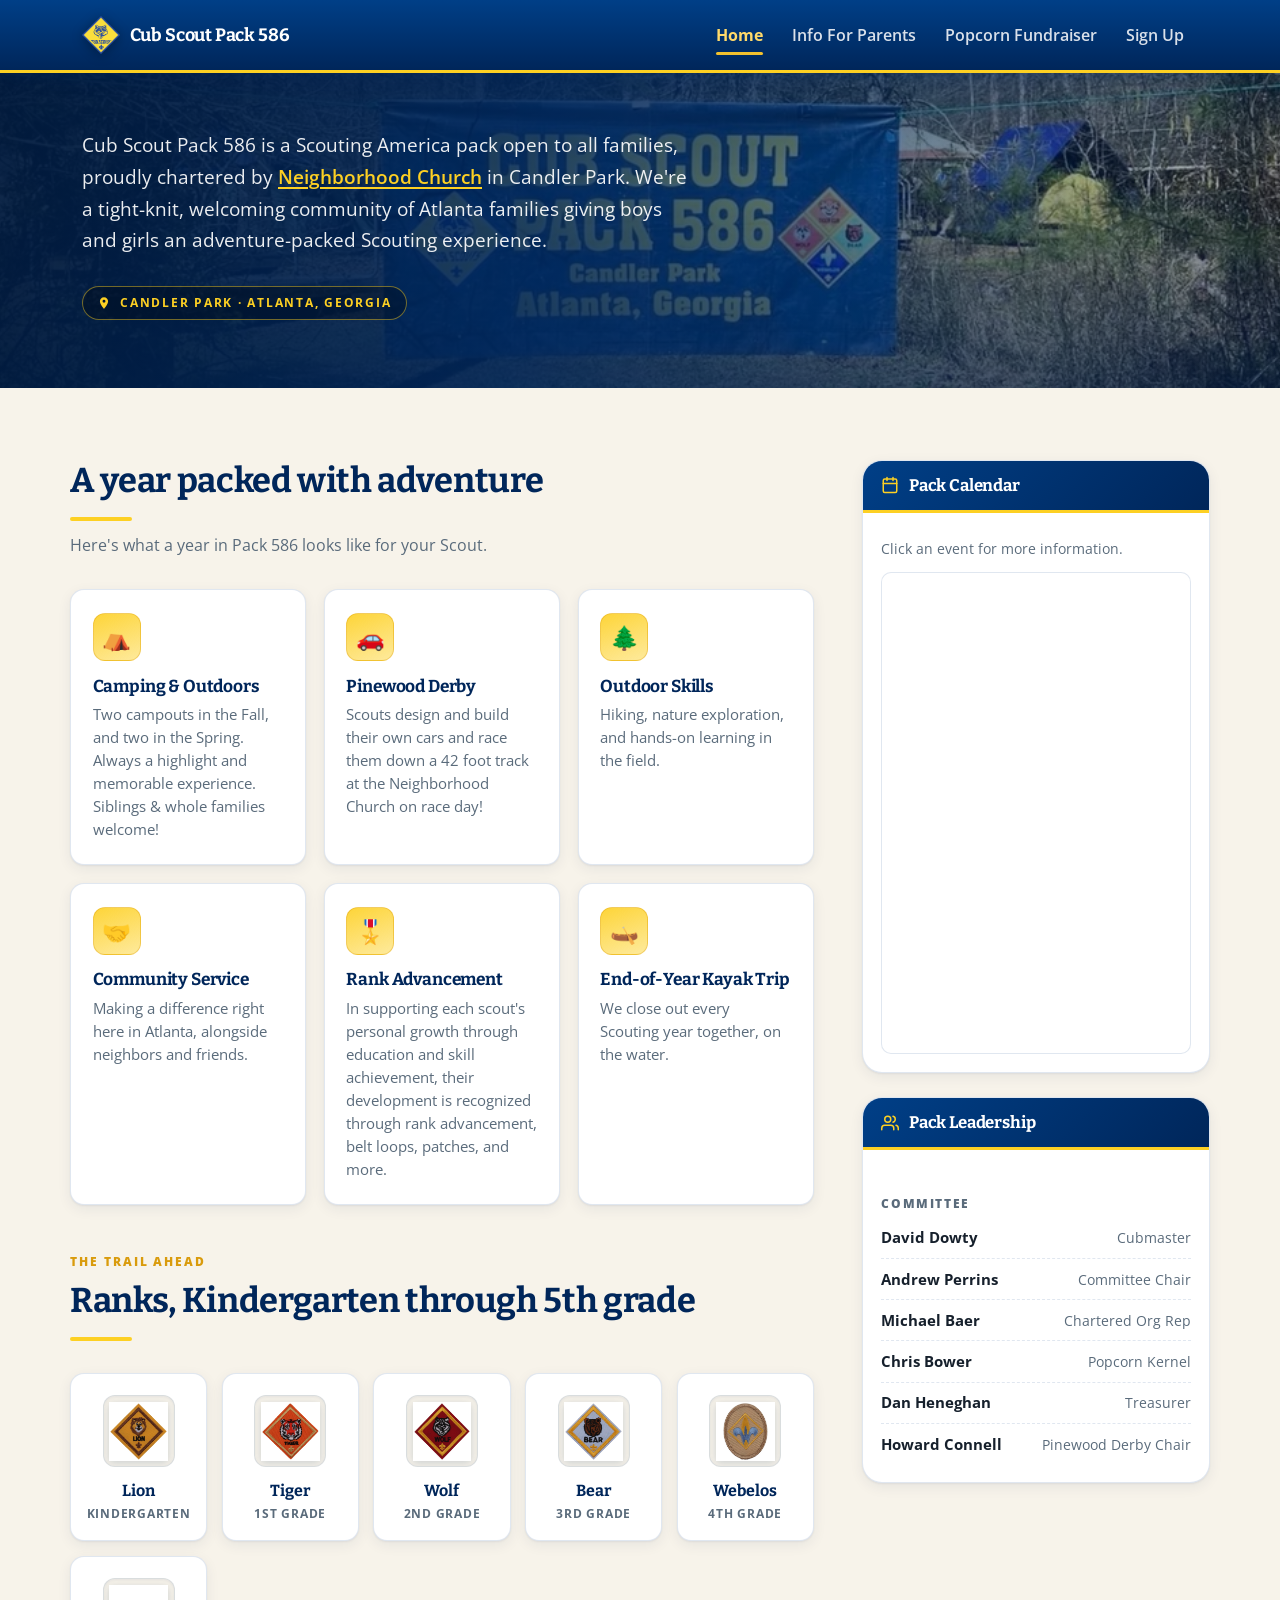
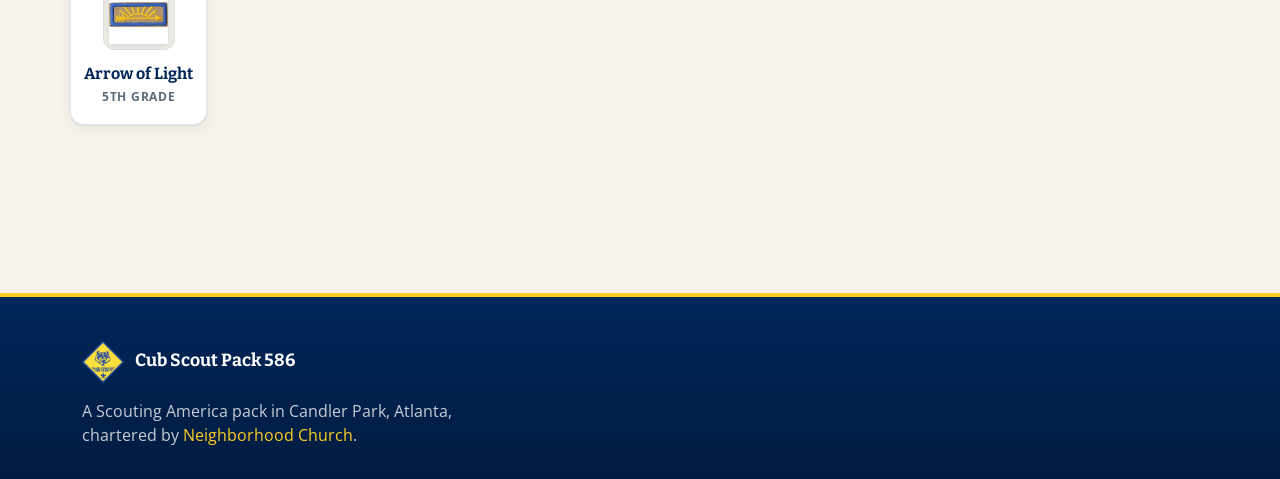
==== commit 06991c01: "rm Spooky Ree" ====
--- a/index.html
+++ b/index.html
@@ -105,71 +105,7 @@
                     <div class="col-lg-8">
 
 
-                        <div class="section-head">
-                            <span class="kicker">Fall Family Campout</span>
-                            <h2>Spooky Ree Campout this weekend!</h2>
-                            <div class="rule-gold"></div>
-                            <p>
-                                <a href="https://www.campbertadams.org/spookyree" target="_blank"
-                                    rel="noopener noreferrer">Spooky-Ree</a> is an activity-<strong>packed</strong>
-                                family campout at Bert Adams Scout Camp. This year's theme is
-                                <strong>&ldquo;Fall Festival!&rdquo;</strong> Scouts, siblings, and extended family
-                                are all welcome. Our pack's weekend and campsite details will be shared by email.
-                            </p>
-                        </div>
-
-                        <div class="row g-4 mb-4">
-                            <div class="col-md-6">
-                                <div class="info-card">
-                                    <h3>What's happening</h3>
-                                    <ul>
-                                        <li>Tent-o-Treat (our Pack's own tradition! - have your kids bring a Halloween
-                                            costume, and parents, <strong>bring candy!)</strong></li>
-                                        <li>Range and target activities</li>
-                                        <li>Crafts, art, inflatables, and games</li>
-                                        <li>Pre-campfire &ldquo;Monster Bash&rdquo;</li>
-                                        <li>Fishing: bring your own gear (some poles for sale, bait available)</li>
-                                    </ul>
-                                </div>
-                            </div>
-                            <div class="col-md-6">
-                                <div class="info-card">
-                                    <h3>Getting there</h3>
-                                    <p>Bert Adams Scout Camp
-                                        <br>
-                                        <a target="_blank" href="https://www.google.com/maps/search/218+Scout+Road,+Covington,+GA+30016">218 Scout Road, Covington, GA 30016</a>
-
-                                        </p>
-                                    </p>
-                                    <ul>
-                                        <li>Overnight families check in Friday after 5:00 PM</li>
-                                        <li>Day-only and Saturday-night-only families check in Saturday at 8:30 AM
-                                        </li>
-                                    </ul>
-                                    <div class="link-row">
-                                        <a class="link-pill"
-                                            href="https://www.google.com/maps/search/218+Scout+Road,+Covington,+GA+30016"
-                                            target="_blank" rel="noopener noreferrer">Open map &#8599;</a>
-                                    </div>
-                                </div>
-                            </div>
-  
-                            <div class="col-md-6">
-                                <div class="info-card">
-                                    <h3>Plan &amp; pack</h3>
-                                    <p>
-                                        Daytime weather will be amazing, but evenings will be a little chilly, 
-                                        so plan and pack accordingly.<br>
-                                    <div class="link-row">
-                                        <a class="link-pill"
-                                            href="https://www.campbertadams.org/files/54185/parent-&amp;-leader-spooky-ree-program-guide"
-                                            target="_blank" rel="noopener noreferrer">Program guide &amp; map
-                                            &#8599;</a>
-
-                                    </div>
-                                </div>
-                            </div>
-                        </div>
+                        
 
 
                         <div class="section-head">
